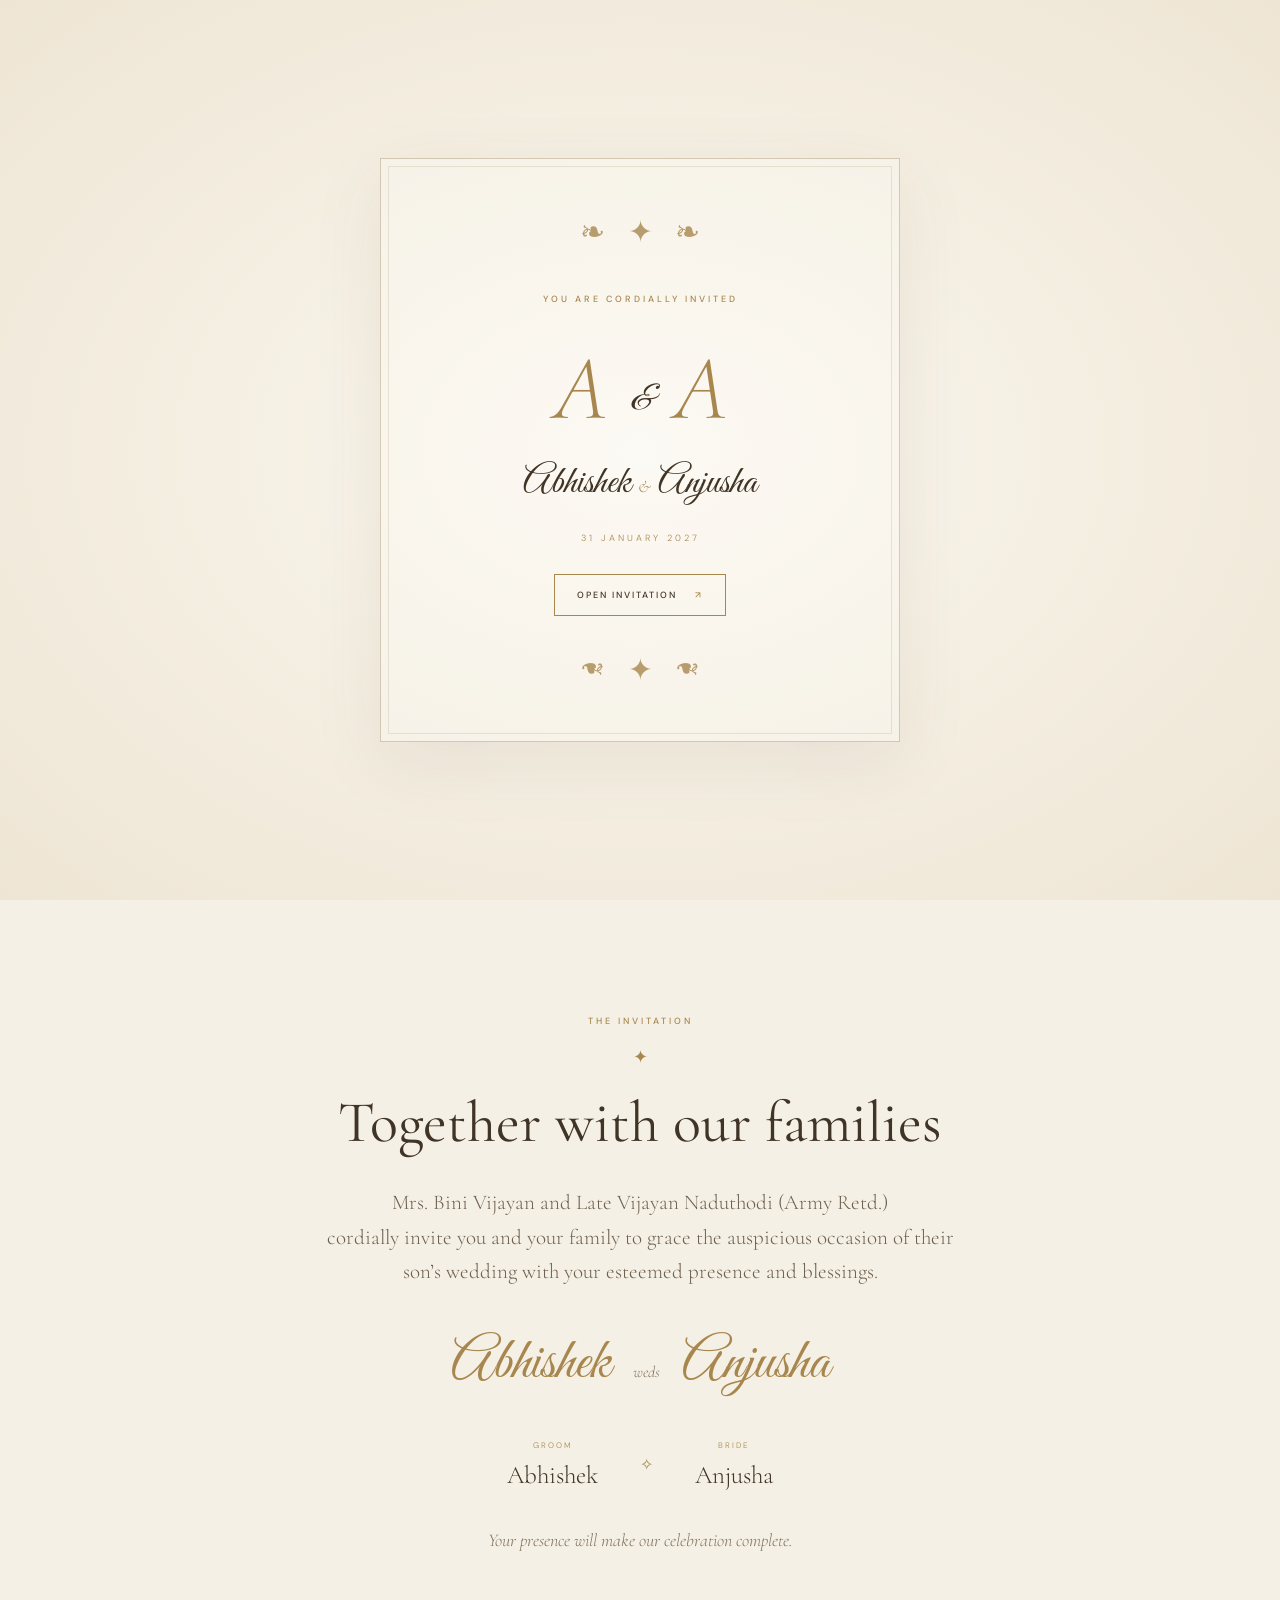
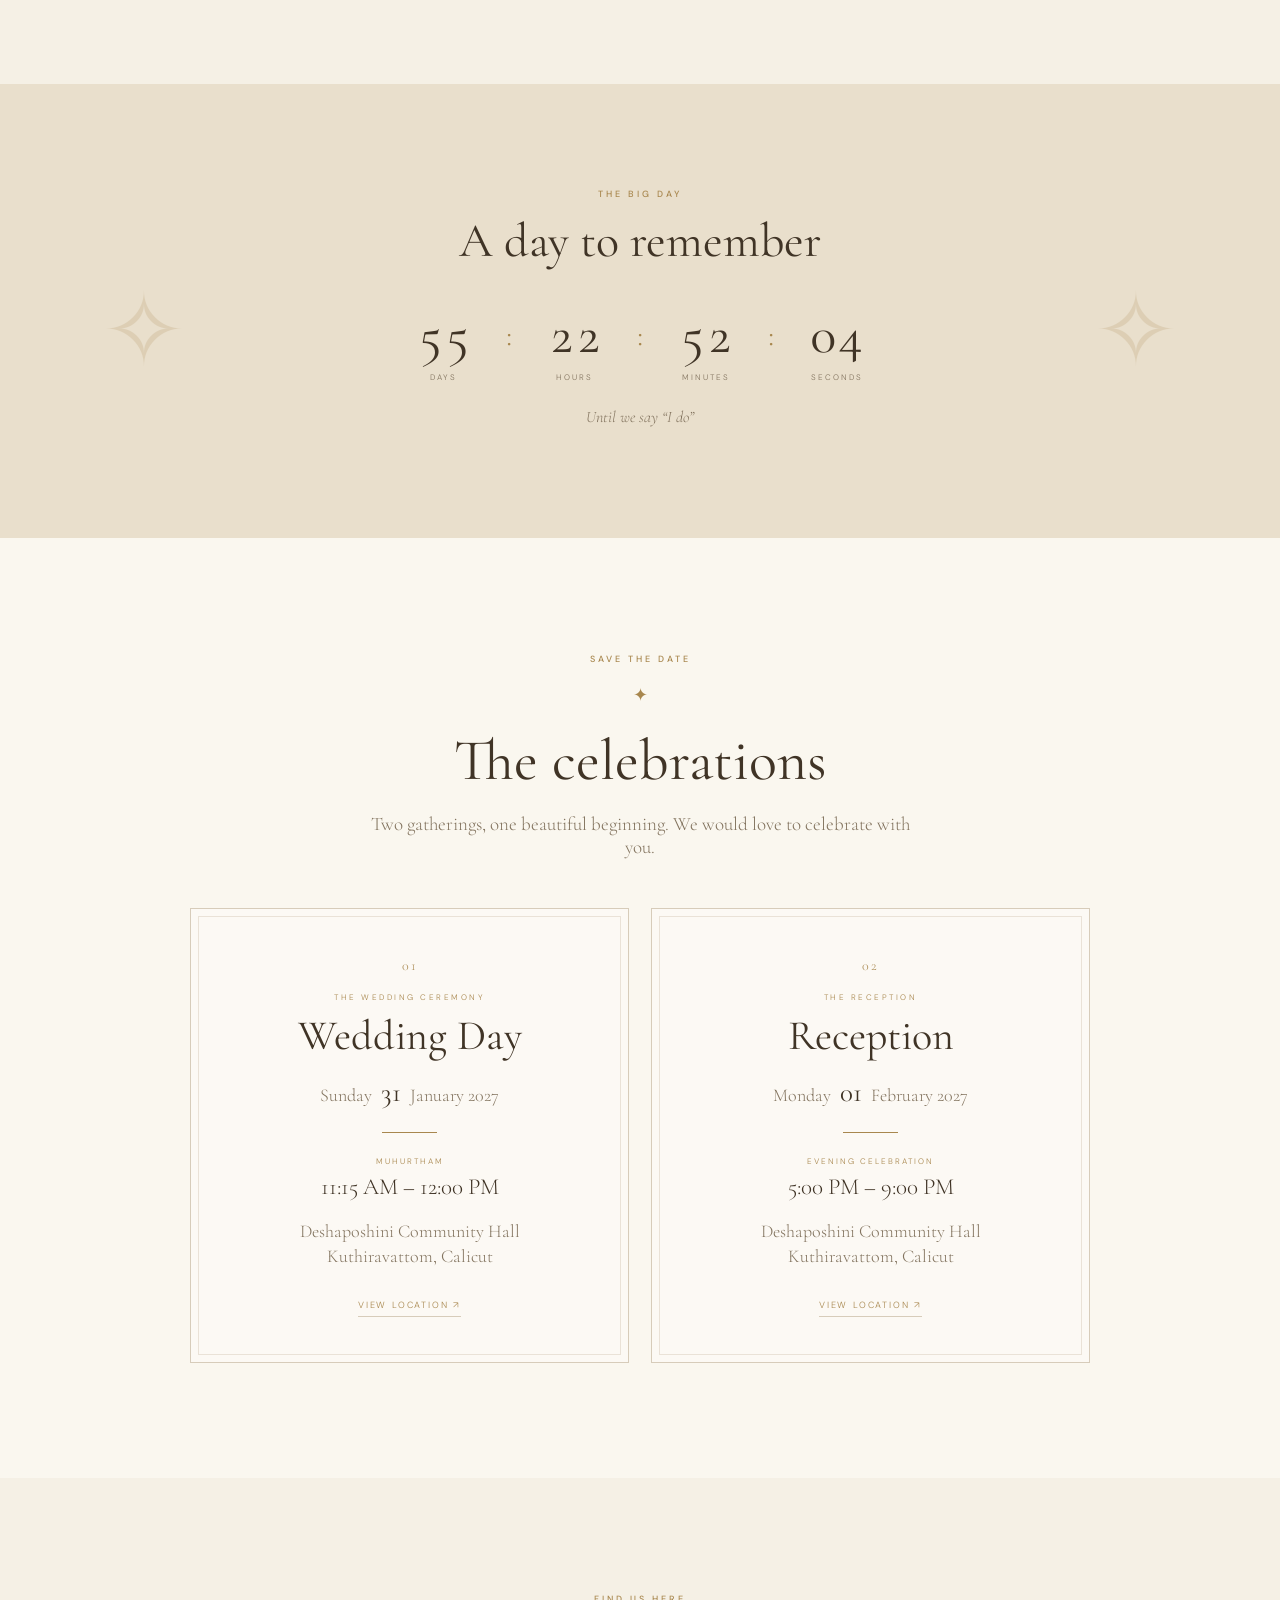
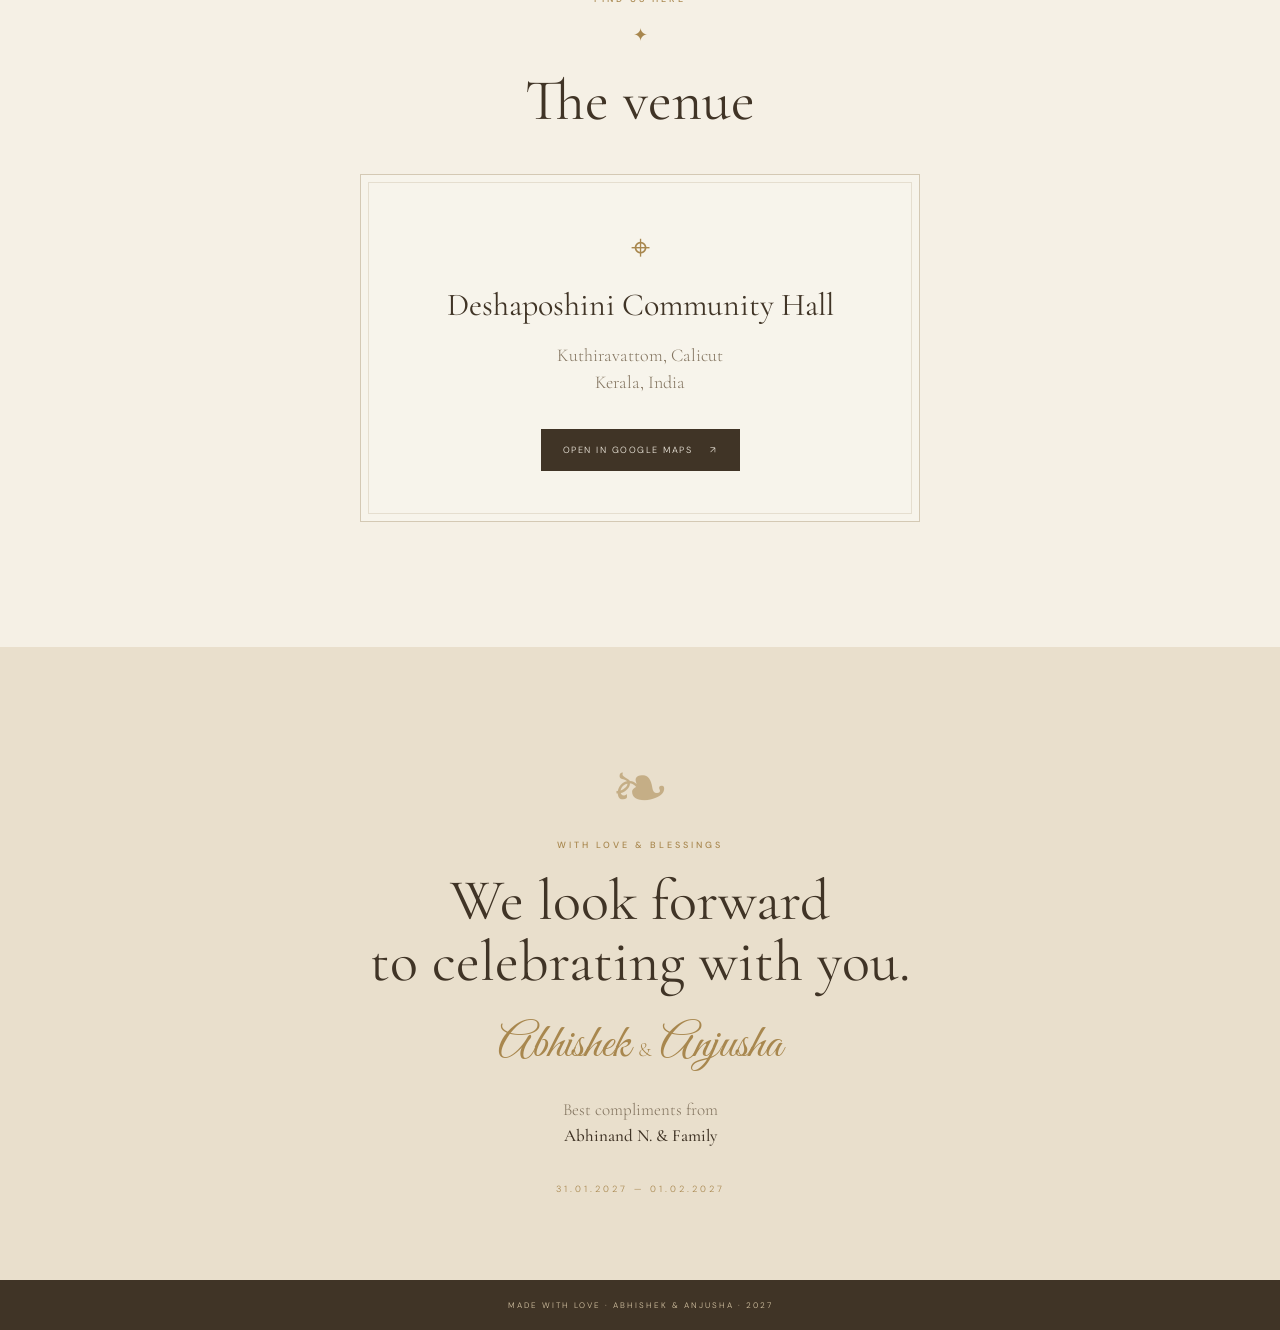
==== index.html @ cc511dd3 "Uploaded files 4 files" ====
<!doctype html>
<html lang="en">
<head>
  <meta charset="utf-8">
  <meta name="viewport" content="width=device-width, initial-scale=1">
  <meta name="theme-color" content="#f5f0e5">
  <meta name="description" content="The wedding celebration of Abhishek and Anjusha — 31 January 2027, Kozhikode.">
  <title>Abhishek & Anjusha — Wedding Invitation</title>
  <link rel="preconnect" href="https://fonts.googleapis.com">
  <link rel="preconnect" href="https://fonts.gstatic.com" crossorigin>
  <link href="https://fonts.googleapis.com/css2?family=Cormorant+Garamond:wght@400;500;600;700&family=DM+Sans:wght@300;400;500;600&family=Great+Vibes&display=swap" rel="stylesheet">
  <link rel="stylesheet" href="styles.css">
</head>
<body>
  <div class="grain" aria-hidden="true"></div>
  <div class="welcome-screen" id="welcome">
    <div class="welcome-card">
      <div class="welcome-wreath">❧ &nbsp; ✦ &nbsp; ❧</div>
      <p class="eyebrow">YOU ARE CORDIALLY INVITED</p>
      <div class="welcome-monogram">A <span>&</span> A</div>
      <p class="welcome-names">Abhishek <i>&</i> Anjusha</p>
      <p class="welcome-date">31 JANUARY 2027</p>
      <button class="open-invite" id="openInvite">OPEN INVITATION <span>↗</span></button>
      <div class="welcome-wreath bottom">❧ &nbsp; ✦ &nbsp; ❧</div>
    </div>
  </div>
  <header class="topbar">
    <a class="brand" href="#home" aria-label="Abhishek and Anjusha home">A <span>✦</span> A</a>
    <button class="menu-toggle" aria-label="Open navigation" aria-expanded="false">☰</button>
    <nav class="nav">
      <a href="#story">The Invitation</a>
      <a href="#events">Celebrations</a>
      <a href="#venue">The Venue</a>
    </nav>
  </header>

  <main>
    <section class="hero" id="home">
      <div class="hero-ornament ornament-left">❧</div>
      <div class="hero-ornament ornament-right">❧</div>
      <p class="eyebrow reveal">A NEW CHAPTER BEGINS</p>
      <div class="monogram reveal" aria-label="A and A monogram">
        <span class="monogram-a">A</span><span class="monogram-amp">&</span><span class="monogram-a second">A</span>
        <svg viewBox="0 0 300 72" aria-hidden="true"><path d="M8 38 C55 4 90 8 150 36 C210 64 245 68 292 34" /><path d="M30 45 C55 20 72 18 95 27 M270 44 C245 20 228 18 205 27"/></svg>
      </div>
      <p class="eyebrow reveal">WITH THE BLESSINGS OF OUR FAMILIES</p>
      <h1 class="hero-names reveal">Abhishek <em>&</em><br> Anjusha</h1>
      <p class="hero-sub reveal">joyfully invite you to celebrate their wedding</p>
      <div class="hero-date reveal"><span>31</span><i></i><span>JANUARY</span><i></i><span>2027</span></div>
      <button class="scroll-cue reveal" onclick="document.querySelector('#story').scrollIntoView({behavior:'smooth'})">SCROLL TO EXPLORE <span>↓</span></button>
      <div class="hero-bottom">KOZHIKODE · KERALA</div>
    </section>

    <section class="intro section" id="story">
      <div class="section-kicker reveal">THE INVITATION</div>
      <div class="flourish reveal">✦</div>
      <h2 class="section-title reveal">Together with our families</h2>
      <p class="invitation-copy reveal">
        Mrs. Bini Vijayan and Late Vijayan Naduthodi (Army Retd.)<br>
        cordially invite you and your family to grace the auspicious occasion
        of their son’s wedding with your esteemed presence and blessings.
      </p>
      <div class="couple-script reveal">Abhishek <span>weds</span> Anjusha</div>
      <div class="family-details reveal">
        <div><span class="small-label">GROOM</span><p>Abhishek</p></div>
        <div class="family-divider">✧</div>
        <div><span class="small-label">BRIDE</span><p>Anjusha</p></div>
      </div>
      <p class="blessing reveal">Your presence will make our celebration complete.</p>
    </section>

    <section class="countdown-section">
      <div class="countdown-inner">
        <p class="section-kicker reveal">THE BIG DAY</p>
        <h2 class="countdown-heading reveal">A day to remember</h2>
        <div class="countdown" id="countdown" aria-live="polite">
          <div><strong id="days">---</strong><span>DAYS</span></div>
          <i>:</i><div><strong id="hours">--</strong><span>HOURS</span></div>
          <i>:</i><div><strong id="minutes">--</strong><span>MINUTES</span></div>
          <i>:</i><div><strong id="seconds">--</strong><span>SECONDS</span></div>
        </div>
        <p class="countdown-note">Until we say “I do”</p>
      </div>
    </section>

    <section class="events section" id="events">
      <div class="section-kicker reveal">SAVE THE DATE</div>
      <div class="flourish reveal">✦</div>
      <h2 class="section-title reveal">The celebrations</h2>
      <p class="section-intro reveal">Two gatherings, one beautiful beginning. We would love to celebrate with you.</p>
      <div class="event-grid">
        <article class="event-card reveal">
          <div class="event-number">01</div>
          <p class="event-type">THE WEDDING CEREMONY</p>
          <h3>Wedding Day</h3>
          <div class="event-date">Sunday <b>31</b> January 2027</div>
          <div class="event-rule"></div>
          <p class="event-time">MUHURTHAM</p>
          <p class="event-time-strong">11:15 AM – 12:00 PM</p>
          <p class="event-place">Deshaposhini Community Hall<br>Kuthiravattom, Calicut</p>
          <a class="text-link" target="_blank" rel="noopener" href="https://www.google.com/maps/search/?api=1&query=Deshaposhini+Community+Hall+Kuthiravattom+Kozhikode">VIEW LOCATION ↗</a>
        </article>
        <article class="event-card reception reveal">
          <div class="event-number">02</div>
          <p class="event-type">THE RECEPTION</p>
          <h3>Reception</h3>
          <div class="event-date">Monday <b>01</b> February 2027</div>
          <div class="event-rule"></div>
          <p class="event-time">EVENING CELEBRATION</p>
          <p class="event-time-strong">5:00 PM – 9:00 PM</p>
          <p class="event-place">Deshaposhini Community Hall<br>Kuthiravattom, Calicut</p>
          <a class="text-link" target="_blank" rel="noopener" href="https://www.google.com/maps/search/?api=1&query=Deshaposhini+Community+Hall+Kuthiravattom+Kozhikode">VIEW LOCATION ↗</a>
        </article>
      </div>
    </section>

    <section class="venue section" id="venue">
      <div class="section-kicker reveal">FIND US HERE</div>
      <div class="flourish reveal">✦</div>
      <h2 class="section-title reveal">The venue</h2>
      <div class="venue-card reveal">
        <div class="venue-emblem">⌖</div>
        <h3>Deshaposhini Community Hall</h3>
        <p>Kuthiravattom, Calicut<br>Kerala, India</p>
        <a class="map-button" target="_blank" rel="noopener" href="https://www.google.com/maps/search/?api=1&query=Deshaposhini+Community+Hall+Kuthiravattom+Kozhikode">OPEN IN GOOGLE MAPS <span>↗</span></a>
      </div>
    </section>

    <section class="closing">
      <div class="closing-ornament">❧</div>
      <p class="section-kicker">WITH LOVE & BLESSINGS</p>
      <h2>We look forward<br>to celebrating with you.</h2>
      <div class="closing-names">Abhishek <span>&</span> Anjusha</div>
      <p class="compliments">Best compliments from<br><strong>Abhinand N. & Family</strong></p>
      <div class="closing-date">31.01.2027 — 01.02.2027</div>
    </section>
  </main>

  <footer>MADE WITH LOVE · ABHISHEK & ANJUSHA · 2027</footer>
  <script src="script.js"></script>
</body>
</html>
---- styles.css ----
:root {
  --paper:#f5f0e5; --paper2:#eee6d5; --ink:#403426; --muted:#82735e;
  --gold:#a8874e; --gold2:#c6aa72; --line:rgba(137,109,62,.32);
}
*{box-sizing:border-box}
html{scroll-behavior:smooth}
body{margin:0;background:var(--paper);color:var(--ink);font-family:"DM Sans",sans-serif;font-weight:300}
.grain{position:fixed;inset:0;pointer-events:none;z-index:10;opacity:.12;background-image:url("data:image/svg+xml,%3Csvg viewBox='0 0 180 180' xmlns='http://www.w3.org/2000/svg'%3E%3Cfilter id='n'%3E%3CfeTurbulence type='fractalNoise' baseFrequency='.9' numOctaves='3' stitchTiles='stitch'/%3E%3C/filter%3E%3Crect width='100%25' height='100%25' filter='url(%23n)' opacity='.22'/%3E%3C/svg%3E")}
.topbar{height:74px;display:flex;align-items:center;justify-content:space-between;padding:0 7%;border-bottom:1px solid var(--line);position:absolute;top:0;left:0;width:100%;z-index:5}
.brand{font-family:"Cormorant Garamond",serif;text-decoration:none;color:var(--ink);font-size:26px;letter-spacing:2px}.brand span{font-size:11px;color:var(--gold);vertical-align:middle;margin:0 4px}
.nav{display:flex;gap:32px}.nav a{color:var(--muted);text-decoration:none;text-transform:uppercase;font-size:10px;letter-spacing:1.5px}.nav a:hover,.text-link:hover{color:var(--gold)}
.menu-toggle{display:none;background:none;border:0;color:var(--ink);font-size:24px}
.hero{min-height:780px;height:100svh;max-height:1000px;position:relative;display:flex;flex-direction:column;align-items:center;justify-content:center;text-align:center;padding:100px 20px 75px;overflow:hidden;background:radial-gradient(ellipse at center,#fbf8f0 0%,var(--paper) 66%,#eee5d4 100%)}
.hero:before,.hero:after{content:"";position:absolute;width:360px;height:360px;border:1px solid var(--line);border-radius:50%;top:50%;transform:translateY(-50%);opacity:.65}
.hero:before{left:-245px}.hero:after{right:-245px}
.hero-ornament{position:absolute;color:var(--gold);font-family:serif;font-size:180px;opacity:.2;top:36%}.ornament-left{left:4%;transform:rotate(-40deg)}.ornament-right{right:4%;transform:scaleX(-1) rotate(-40deg)}
.eyebrow,.section-kicker{font-size:9px;letter-spacing:3px;color:var(--gold);font-weight:500}
.monogram{width:190px;height:165px;position:relative;display:flex;align-items:center;justify-content:center;margin:25px 0 18px;color:var(--gold)}
.monogram-a{font-family:"Cormorant Garamond",serif;font-size:105px;font-style:italic;font-weight:400;line-height:1;position:relative;z-index:1}
.monogram-amp{font-family:"Great Vibes",cursive;font-size:35px;position:absolute;z-index:2;top:65px;left:83px;color:var(--ink)}
.monogram .second{margin-left:-22px}.monogram svg{position:absolute;width:100%;bottom:0;fill:none;stroke:var(--gold);stroke-width:1.1}
.hero-names{font-family:"Cormorant Garamond",serif;font-size:clamp(55px,8vw,94px);font-weight:400;line-height:.9;margin:24px 0 18px;letter-spacing:-2px}
.hero-names em{font-family:"Great Vibes",cursive;color:var(--gold);font-size:.72em;font-weight:400}
.hero-sub{font-family:"Cormorant Garamond",serif;font-size:20px;color:var(--muted);font-style:italic;margin:12px 0 28px}
.hero-date{display:flex;align-items:center;gap:15px;color:var(--gold);font-size:10px;letter-spacing:2px}.hero-date span:first-child{font-family:"Cormorant Garamond",serif;font-size:29px;letter-spacing:0}.hero-date i{height:22px;width:1px;background:var(--line)}
.scroll-cue{position:absolute;bottom:45px;border:0;background:none;color:var(--muted);font-size:8px;letter-spacing:2px;cursor:pointer}.scroll-cue span{display:block;font-size:20px;color:var(--gold);margin-top:7px}
.hero-bottom{position:absolute;bottom:20px;font-size:8px;letter-spacing:3px;color:#a99b84}
.section{text-align:center;padding:115px 22px}
.intro{max-width:850px;margin:auto}.flourish{color:var(--gold);font-size:18px;margin:18px 0}
.section-title{font-family:"Cormorant Garamond",serif;font-size:clamp(38px,5vw,58px);font-weight:400;margin:0 0 28px}
.invitation-copy{font-family:"Cormorant Garamond",serif;font-size:21px;line-height:1.65;color:#6e604e;max-width:650px;margin:0 auto}
.couple-script{font-family:"Great Vibes",cursive;font-size:clamp(38px,6vw,58px);color:var(--gold);margin:38px 0 26px}
.couple-script span{font-family:"Cormorant Garamond",serif;font-size:16px;color:var(--muted);font-style:italic;padding:0 12px}
.family-details{display:flex;justify-content:center;align-items:center;gap:42px;margin:32px 0}.family-details p{font-family:"Cormorant Garamond",serif;font-size:25px;margin:7px 0}
.small-label{font-size:8px;letter-spacing:2px;color:var(--gold)}.family-divider{color:var(--gold)}
.blessing{font-family:"Cormorant Garamond",serif;font-size:18px;font-style:italic;color:var(--muted)}
.countdown-section{padding:95px 20px;background:#e9dfcc;text-align:center;position:relative;overflow:hidden}
.countdown-section:before,.countdown-section:after{content:"✧";position:absolute;color:var(--gold);font-size:100px;opacity:.18;top:40%}.countdown-section:before{left:8%}.countdown-section:after{right:8%}
.countdown-heading{font-family:"Cormorant Garamond",serif;font-size:48px;font-weight:400;margin:12px 0 32px}
.countdown{display:flex;justify-content:center;align-items:center;gap:clamp(12px,3vw,35px)}.countdown div{display:flex;flex-direction:column;min-width:55px}.countdown strong{font-family:"Cormorant Garamond",serif;font-size:clamp(34px,6vw,54px);font-weight:400;color:var(--ink);font-variant-numeric:tabular-nums}.countdown span{font-size:8px;letter-spacing:2px;color:var(--muted);margin-top:5px}.countdown>i{font-family:"Cormorant Garamond",serif;font-size:32px;color:var(--gold);font-style:normal;margin-top:-15px}.countdown-note{font-family:"Cormorant Garamond",serif;font-style:italic;color:var(--muted);margin-top:25px}
.events{background:#faf7ef}.section-intro{font-family:"Cormorant Garamond",serif;color:var(--muted);font-size:19px;margin:-12px auto 50px;max-width:550px}
.event-grid{display:grid;grid-template-columns:repeat(2,minmax(0,1fr));gap:22px;max-width:900px;margin:auto}
.event-card{position:relative;padding:48px 25px 45px;border:1px solid var(--line);background:rgba(255,255,255,.28);min-height:430px}
.event-card:before{content:"";position:absolute;inset:7px;border:1px solid rgba(137,109,62,.16);pointer-events:none}
.event-number{font-family:"Cormorant Garamond",serif;font-size:14px;color:var(--gold);letter-spacing:2px}.event-type{font-size:8px;letter-spacing:2.5px;color:var(--gold);margin:18px 0 8px}
.event-card h3{font-family:"Cormorant Garamond",serif;font-size:42px;font-weight:400;margin:0 0 15px}.event-date{font-family:"Cormorant Garamond",serif;color:var(--muted);font-size:18px}.event-date b{font-size:27px;font-weight:400;color:var(--ink);padding:0 5px}
.event-rule{width:55px;height:1px;background:var(--gold);margin:23px auto}.event-time{font-size:8px;letter-spacing:2px;color:var(--gold);margin:0 0 7px}.event-time-strong{font-family:"Cormorant Garamond",serif;font-size:23px;margin:0 0 18px}
.event-place{font-family:"Cormorant Garamond",serif;font-size:18px;line-height:1.4;color:var(--muted)}
.text-link{display:inline-block;margin-top:12px;color:var(--gold);font-size:9px;letter-spacing:1.8px;text-decoration:none;border-bottom:1px solid var(--line);padding-bottom:5px}
.venue{background:var(--paper);padding-bottom:125px}.venue-card{max-width:560px;margin:38px auto 0;padding:50px 20px;border:1px solid var(--line);position:relative;background:rgba(255,255,255,.22)}.venue-card:before{content:"";position:absolute;inset:7px;border:1px solid rgba(137,109,62,.16)}
.venue-emblem{font-size:34px;color:var(--gold)}.venue-card h3{font-family:"Cormorant Garamond",serif;font-size:32px;font-weight:400;margin:15px 0 8px}.venue-card p{font-family:"Cormorant Garamond",serif;font-size:18px;color:var(--muted);line-height:1.5}
.map-button{display:inline-flex;gap:18px;align-items:center;background:var(--ink);color:var(--paper);text-decoration:none;font-size:9px;letter-spacing:1.5px;padding:15px 22px;margin-top:15px;position:relative;z-index:1}.map-button:hover{background:var(--gold)}
.closing{text-align:center;padding:100px 20px 85px;background:#e9dfcc;position:relative;overflow:hidden}.closing-ornament{font-family:serif;color:var(--gold);font-size:70px;opacity:.55;margin-bottom:10px}
.closing h2{font-family:"Cormorant Garamond",serif;font-size:clamp(38px,5vw,58px);font-weight:400;line-height:1.05;margin:20px 0}
.closing-names{font-family:"Great Vibes",cursive;color:var(--gold);font-size:48px;margin:22px 0}.closing-names span{font-family:"Cormorant Garamond",serif;font-size:20px}
.compliments{font-family:"Cormorant Garamond",serif;color:var(--muted);font-size:17px;line-height:1.5}.compliments strong{color:var(--ink);font-weight:500}
.closing-date{font-size:9px;letter-spacing:3px;color:var(--gold);margin-top:35px}
footer{text-align:center;background:#403426;color:#d8c7a6;padding:20px;font-size:8px;letter-spacing:2px}
.reveal{opacity:0;transform:translateY(18px);transition:opacity .8s ease,transform .8s ease}.reveal.visible{opacity:1;transform:translateY(0)}
@media(max-width:650px){
 .topbar{height:62px;padding:0 6%}.menu-toggle{display:block}.nav{display:none;position:absolute;top:61px;left:0;width:100%;background:var(--paper);padding:22px;flex-direction:column;gap:20px;border-bottom:1px solid var(--line)}.nav.open{display:flex}
 .hero{min-height:720px}.hero-ornament{font-size:100px;top:40%}.ornament-left{left:-8%}.ornament-right{right:-8%}
 .monogram{transform:scale(.85);margin:15px 0 5px}.hero-names{font-size:clamp(52px,15vw,76px)}
 .section{padding:85px 20px}.invitation-copy{font-size:19px}.family-details{gap:22px}
 .countdown-section{padding:75px 10px}.countdown-section:before{left:-20px}.countdown-section:after{right:-20px}
 .countdown{gap:9px}.countdown div{min-width:48px}.countdown strong{font-size:35px}.countdown span{font-size:7px;letter-spacing:1px}.countdown>i{font-size:22px}
 .event-grid{grid-template-columns:1fr;max-width:430px}.event-card{min-height:405px;padding:40px 18px}.event-card h3{font-size:38px}
 .venue-card{padding:42px 14px}.venue-card h3{font-size:28px}
}
@media(prefers-reduced-motion:reduce){html{scroll-behavior:auto}.reveal{transition:none;opacity:1;transform:none}}

/* Invitation-cover opening screen */
.welcome-screen{position:fixed;inset:0;z-index:30;background:radial-gradient(ellipse at center,#fbf8f0 0%,#eee5d4 100%);display:grid;place-items:center;padding:22px;transition:opacity .85s ease,visibility .85s ease}
.welcome-screen.dismissed{opacity:0;visibility:hidden;pointer-events:none}
.welcome-card{width:min(520px,100%);min-height:570px;border:1px solid var(--line);outline:1px solid rgba(137,109,62,.15);outline-offset:-9px;display:flex;flex-direction:column;align-items:center;justify-content:center;text-align:center;padding:55px 24px;position:relative;background:rgba(255,255,255,.22);box-shadow:0 20px 70px rgba(74,55,28,.08)}
.welcome-wreath{font-family:serif;font-size:30px;color:var(--gold);opacity:.8;margin-bottom:35px}
.welcome-wreath.bottom{margin:35px 0 0;transform:rotate(180deg)}
.welcome-monogram{font-family:"Cormorant Garamond",serif;font-size:92px;font-style:italic;color:var(--gold);line-height:1.1;margin:24px 0 8px}
.welcome-monogram span{font-family:"Great Vibes",cursive;font-size:35px;color:var(--ink);vertical-align:middle}
.welcome-names{font-family:"Great Vibes",cursive;font-size:39px;color:var(--ink);margin:12px 0}
.welcome-names i{font-family:"Cormorant Garamond",serif;font-size:17px;color:var(--gold)}
.welcome-date{font-size:9px;letter-spacing:3px;color:var(--gold);margin:12px 0 30px}
.open-invite{border:1px solid var(--gold);background:transparent;color:var(--ink);padding:14px 22px;font:500 9px "DM Sans",sans-serif;letter-spacing:2px;cursor:pointer;transition:background .25s,color .25s}
.open-invite span{margin-left:14px;color:var(--gold)}.open-invite:hover{background:var(--ink);color:var(--paper)}
@media(max-width:520px){.welcome-card{min-height:520px}.welcome-monogram{font-size:80px}.welcome-names{font-size:34px}}
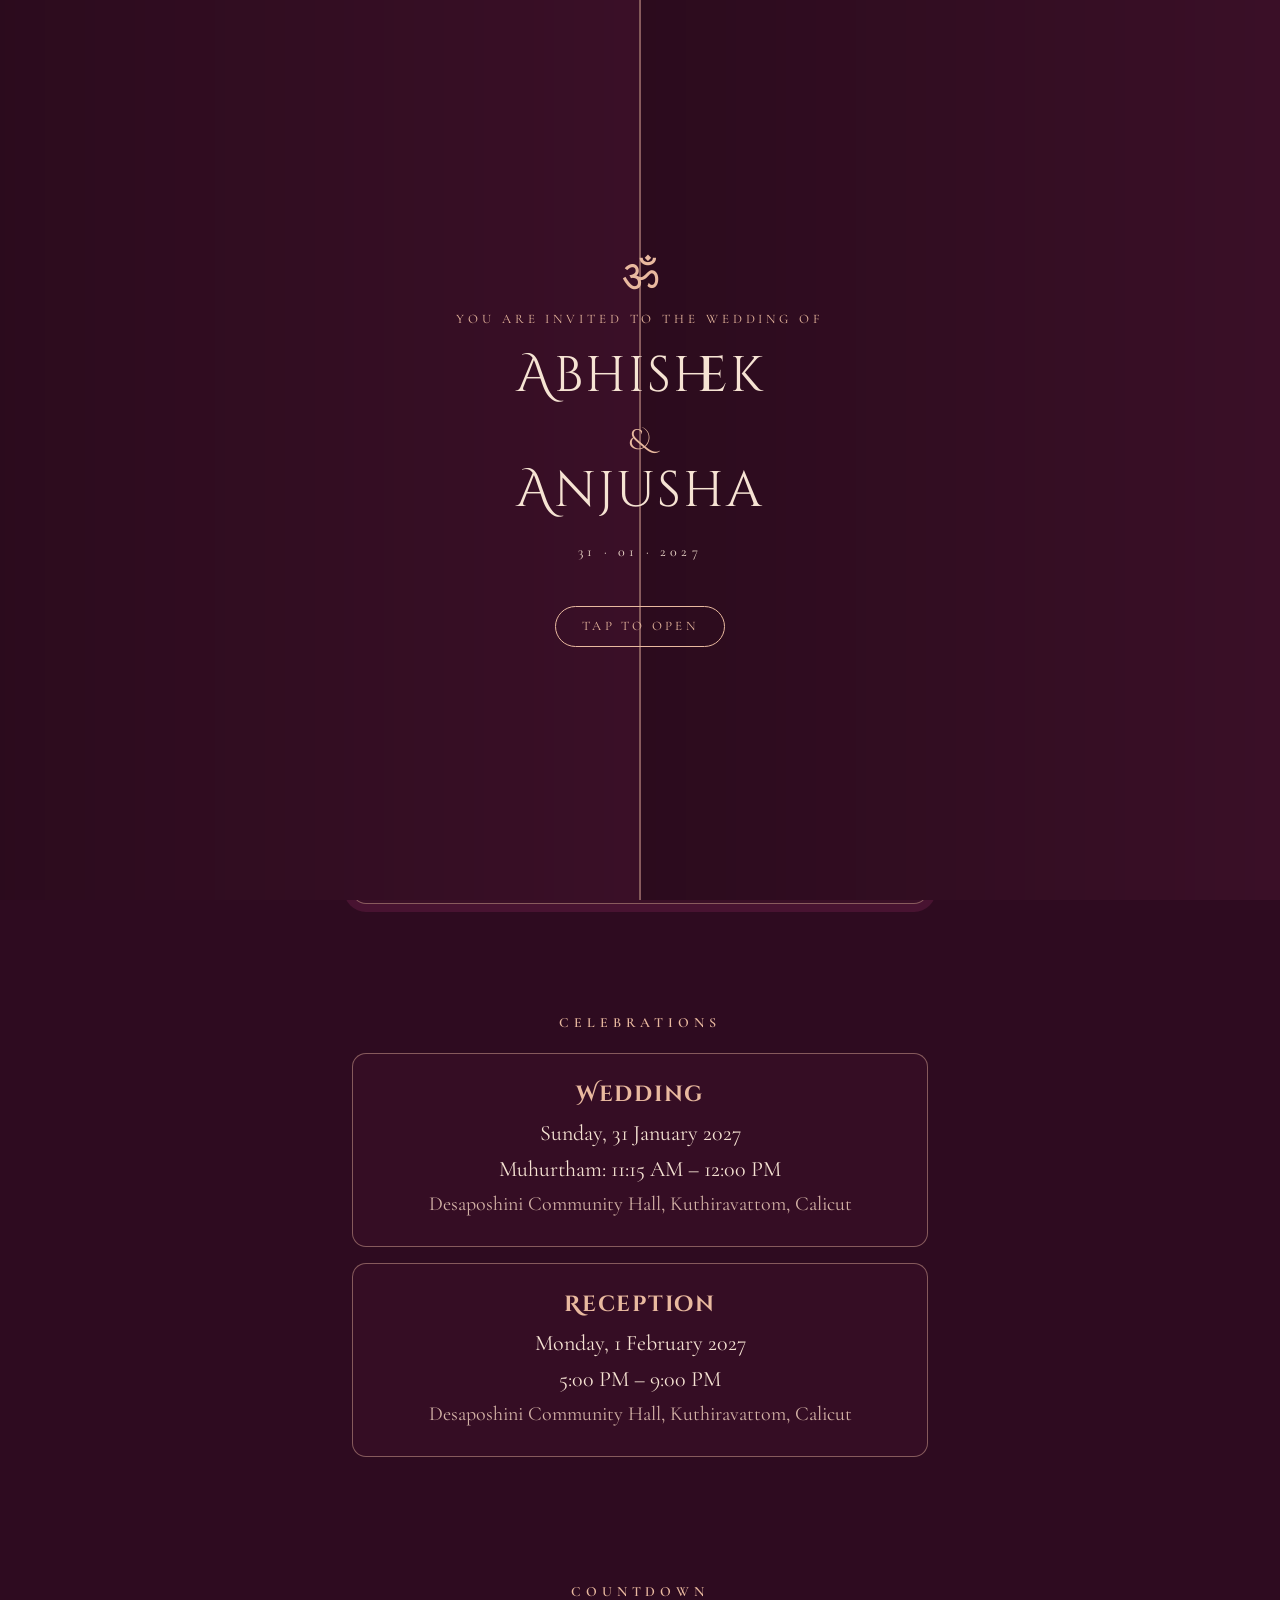
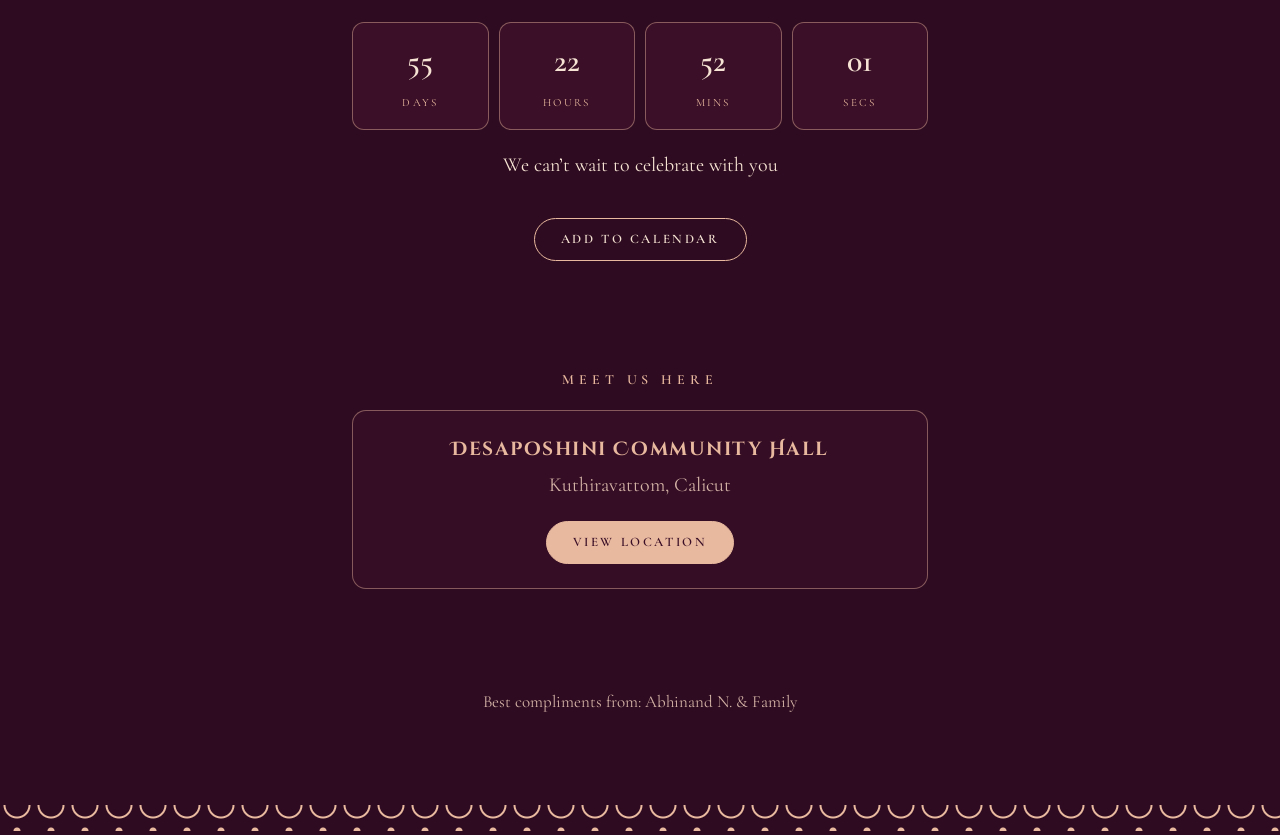
==== commit 437f8075: "Rename abhishek-weds-anjusha.html to index.html" ====
--- a/index.html
+++ b/index.html
@@ -1,142 +1,173 @@
-<!doctype html>
+<!DOCTYPE html>
 <html lang="en">
 <head>
-  <meta charset="utf-8">
-  <meta name="viewport" content="width=device-width, initial-scale=1">
-  <meta name="theme-color" content="#f5f0e5">
-  <meta name="description" content="The wedding celebration of Abhishek and Anjusha — 31 January 2027, Kozhikode.">
-  <title>Abhishek & Anjusha — Wedding Invitation</title>
-  <link rel="preconnect" href="https://fonts.googleapis.com">
-  <link rel="preconnect" href="https://fonts.gstatic.com" crossorigin>
-  <link href="https://fonts.googleapis.com/css2?family=Cormorant+Garamond:wght@400;500;600;700&family=DM+Sans:wght@300;400;500;600&family=Great+Vibes&display=swap" rel="stylesheet">
-  <link rel="stylesheet" href="styles.css">
+<meta charset="utf-8">
+<meta name="viewport" content="width=device-width, initial-scale=1, viewport-fit=cover">
+<meta name="theme-color" content="#3a0f27">
+<title>Abhishek &amp; Anjusha Wedding</title>
+<link href="https://fonts.googleapis.com/css2?family=Cormorant+Garamond:ital,wght@0,400;0,600;1,400&family=Cinzel+Decorative:wght@400;700&display=swap" rel="stylesheet">
+<style>
+:root{--bg:#2e0b20;--panel:#3a0f27;--pat:#5b1a3d;--ink:#f6e3d3;--rose:#e9b99f;--muted:#d3b2a6;--line:rgba(233,185,159,.45);color-scheme:dark;box-sizing:border-box;padding-top:env(safe-area-inset-top,0px);padding-bottom:env(safe-area-inset-bottom,0px)}
+*{box-sizing:border-box}
+html{scroll-behavior:smooth}
+body{margin:0;background:var(--bg);color:var(--ink);font-family:'Cormorant Garamond',Georgia,serif;font-size:20px;line-height:1.5;text-align:center;overflow-x:hidden}
+body.lock{overflow:hidden;height:100%}
+.disp{font-family:'Cinzel Decorative',Georgia,serif;letter-spacing:.04em}
+.edge{height:30px;background:
+radial-gradient(circle at 50% 100%,transparent 11px,var(--rose) 12px,var(--rose) 13px,transparent 14px) 0 0/34px 30px repeat-x,
+radial-gradient(circle at 50% 0,var(--rose) 3px,transparent 4px) 0 4px/34px 30px repeat-x}
+section{max-width:620px;margin:0 auto;padding:54px 22px}
+.arch{background:var(--panel);border:1px solid var(--line);border-radius:260px 260px 14px 14px;padding:70px 22px 40px;box-shadow:0 0 0 8px rgba(91,26,61,.6)}
+h2{font-size:14px;letter-spacing:.35em;text-transform:uppercase;color:var(--rose);font-weight:600;margin:0 0 20px}
+.rule{height:1px;background:var(--line);margin:22px auto;max-width:340px}
+.names{font-size:clamp(34px,10vw,56px);line-height:1.15;margin:6px 0;color:var(--ink)}
+.amp{font-size:28px;color:var(--rose)}
+.small{font-size:16px;color:var(--muted);font-style:italic}
+.date{display:flex;align-items:center;justify-content:center;gap:16px;margin:10px 0}
+.date b{font-size:64px;line-height:1;color:var(--ink)}
+.date span{font-size:15px;letter-spacing:.25em;border-top:1px solid var(--line);border-bottom:1px solid var(--line);padding:6px 10px;color:var(--rose)}
+.card{border:1px solid var(--line);border-radius:14px;padding:24px 18px;margin-bottom:16px;background:rgba(58,15,39,.7)}
+.card h3{margin:0 0 6px;font-size:22px;color:var(--rose);font-weight:600;letter-spacing:.08em}
+.card p{margin:3px 0;color:var(--muted)}
+.card .big{color:var(--ink);font-size:22px}
+.cd{display:grid;grid-template-columns:repeat(4,1fr);gap:10px}
+.cd div{border:1px solid var(--line);border-radius:12px;padding:14px 2px;background:var(--panel)}
+.cd b{display:block;font-size:32px;color:var(--ink);font-weight:600}
+.cd span{font-size:11px;letter-spacing:.2em;color:var(--rose)}
+.btn{display:inline-block;margin-top:18px;border:1px solid var(--rose);color:var(--ink);padding:11px 26px;border-radius:30px;text-decoration:none;letter-spacing:.2em;font-size:13px;font-weight:600;background:transparent;font-family:inherit;cursor:pointer}
+.btn.fill{background:var(--rose);color:#3a0f27}
+.hero{min-height:100svh;display:flex;flex-direction:column;justify-content:center}
+.hero .arch{margin-top:10px}
+.om{font-size:44px;color:var(--rose);line-height:1}
+.rv{opacity:0;transform:translateY(34px);transition:opacity 1s ease,transform 1s ease}
+.rv.in{opacity:1;transform:none}
+footer{padding:30px 22px 90px;color:var(--muted);font-size:17px}
+/* cover doors */
+#cover{position:fixed;inset:0;z-index:60;display:flex;pointer-events:auto}
+.door{flex:1;background:var(--panel) linear-gradient(90deg,rgba(0,0,0,.25),transparent);transition:transform 1.6s cubic-bezier(.7,0,.2,1);border-right:1px solid var(--line)}
+.door.r{border-right:0;border-left:1px solid var(--line)}
+#cover.open .door:first-child{transform:translateX(-101%)}
+#cover.open .door.r{transform:translateX(101%)}
+#cover.open .cc{opacity:0;transform:scale(.9)}
+.cc{position:absolute;inset:0;display:flex;flex-direction:column;align-items:center;justify-content:center;padding:24px;cursor:pointer;transition:all .6s ease}
+.cc .names{font-size:clamp(32px,9vw,50px)}
+.tap{margin-top:30px;border:1px solid var(--rose);padding:10px 26px;border-radius:30px;letter-spacing:.25em;font-size:13px;color:var(--rose);animation:pulse 2s infinite}
+@keyframes pulse{50%{opacity:.45}}
+#cover.gone{display:none}
+/* petals */
+#petals{position:fixed;inset:0;pointer-events:none;z-index:40;overflow:hidden}
+.p{position:absolute;top:-30px;width:10px;height:14px;background:var(--rose);border-radius:100% 0 100% 0;opacity:.7;animation:fall linear infinite}
+@keyframes fall{to{transform:translate(var(--dx),110vh) rotate(540deg)}}
+#mus{position:fixed;right:14px;bottom:calc(14px + env(safe-area-inset-bottom,0px));z-index:70;width:46px;height:46px;border-radius:50%;border:1px solid var(--rose);background:var(--panel);color:var(--rose);font-size:20px;cursor:pointer;display:none}
+@media (prefers-reduced-motion:reduce){.p{display:none}.rv{transition:none;opacity:1;transform:none}}
+</style>
 </head>
-<body>
-  <div class="grain" aria-hidden="true"></div>
-  <div class="welcome-screen" id="welcome">
-    <div class="welcome-card">
-      <div class="welcome-wreath">❧ &nbsp; ✦ &nbsp; ❧</div>
-      <p class="eyebrow">YOU ARE CORDIALLY INVITED</p>
-      <div class="welcome-monogram">A <span>&</span> A</div>
-      <p class="welcome-names">Abhishek <i>&</i> Anjusha</p>
-      <p class="welcome-date">31 JANUARY 2027</p>
-      <button class="open-invite" id="openInvite">OPEN INVITATION <span>↗</span></button>
-      <div class="welcome-wreath bottom">❧ &nbsp; ✦ &nbsp; ❧</div>
-    </div>
+<body class="lock">
+
+<div id="cover">
+  <div class="door"></div><div class="door r"></div>
+  <div class="cc" onclick="openInvite()">
+    <div class="om">ॐ</div>
+    <p style="letter-spacing:.3em;font-size:13px;color:var(--rose)">YOU ARE INVITED TO THE WEDDING OF</p>
+    <div class="names disp">Abhishek<br><span class="amp">&amp;</span><br>Anjusha</div>
+    <p style="letter-spacing:.3em;font-size:14px">31 · 01 · 2027</p>
+    <div class="tap">TAP TO OPEN</div>
   </div>
-  <header class="topbar">
-    <a class="brand" href="#home" aria-label="Abhishek and Anjusha home">A <span>✦</span> A</a>
-    <button class="menu-toggle" aria-label="Open navigation" aria-expanded="false">☰</button>
-    <nav class="nav">
-      <a href="#story">The Invitation</a>
-      <a href="#events">Celebrations</a>
-      <a href="#venue">The Venue</a>
-    </nav>
-  </header>
+</div>
 
-  <main>
-    <section class="hero" id="home">
-      <div class="hero-ornament ornament-left">❧</div>
-      <div class="hero-ornament ornament-right">❧</div>
-      <p class="eyebrow reveal">A NEW CHAPTER BEGINS</p>
-      <div class="monogram reveal" aria-label="A and A monogram">
-        <span class="monogram-a">A</span><span class="monogram-amp">&</span><span class="monogram-a second">A</span>
-        <svg viewBox="0 0 300 72" aria-hidden="true"><path d="M8 38 C55 4 90 8 150 36 C210 64 245 68 292 34" /><path d="M30 45 C55 20 72 18 95 27 M270 44 C245 20 228 18 205 27"/></svg>
-      </div>
-      <p class="eyebrow reveal">WITH THE BLESSINGS OF OUR FAMILIES</p>
-      <h1 class="hero-names reveal">Abhishek <em>&</em><br> Anjusha</h1>
-      <p class="hero-sub reveal">joyfully invite you to celebrate their wedding</p>
-      <div class="hero-date reveal"><span>31</span><i></i><span>JANUARY</span><i></i><span>2027</span></div>
-      <button class="scroll-cue reveal" onclick="document.querySelector('#story').scrollIntoView({behavior:'smooth'})">SCROLL TO EXPLORE <span>↓</span></button>
-      <div class="hero-bottom">KOZHIKODE · KERALA</div>
-    </section>
+<div id="petals"></div>
+<audio id="song" loop preload="none" src="song.mp3"></audio>
+<button id="mus" aria-label="Toggle music" onclick="toggleMusic()">♪</button>
 
-    <section class="intro section" id="story">
-      <div class="section-kicker reveal">THE INVITATION</div>
-      <div class="flourish reveal">✦</div>
-      <h2 class="section-title reveal">Together with our families</h2>
-      <p class="invitation-copy reveal">
-        Mrs. Bini Vijayan and Late Vijayan Naduthodi (Army Retd.)<br>
-        cordially invite you and your family to grace the auspicious occasion
-        of their son’s wedding with your esteemed presence and blessings.
-      </p>
-      <div class="couple-script reveal">Abhishek <span>weds</span> Anjusha</div>
-      <div class="family-details reveal">
-        <div><span class="small-label">GROOM</span><p>Abhishek</p></div>
-        <div class="family-divider">✧</div>
-        <div><span class="small-label">BRIDE</span><p>Anjusha</p></div>
-      </div>
-      <p class="blessing reveal">Your presence will make our celebration complete.</p>
-    </section>
+<div class="edge"></div>
 
-    <section class="countdown-section">
-      <div class="countdown-inner">
-        <p class="section-kicker reveal">THE BIG DAY</p>
-        <h2 class="countdown-heading reveal">A day to remember</h2>
-        <div class="countdown" id="countdown" aria-live="polite">
-          <div><strong id="days">---</strong><span>DAYS</span></div>
-          <i>:</i><div><strong id="hours">--</strong><span>HOURS</span></div>
-          <i>:</i><div><strong id="minutes">--</strong><span>MINUTES</span></div>
-          <i>:</i><div><strong id="seconds">--</strong><span>SECONDS</span></div>
-        </div>
-        <p class="countdown-note">Until we say “I do”</p>
-      </div>
-    </section>
+<section class="hero">
+  <div class="arch rv">
+    <div class="om">ॐ</div>
+    <p style="font-size:18px;margin:14px 0 4px"><b>Mrs. Bini Vijayan &amp; Late Vijayan Naduthodi (Army Retd.)</b></p>
+    <p class="small" style="margin:0">“Sreedevi”, Ullelummeethal, Chevayur P.O,<br>Thondayad, Kozhikode · Ph: 9526125061, 9809929618</p>
+    <p style="margin:18px 0">Cordially invite you and your family to grace the auspicious occasion of our son’s wedding with your esteemed presence and blessings.</p>
+    <div class="names disp">Abhishek</div>
+    <div class="amp disp">&amp;</div>
+    <div class="names disp">Anjusha</div>
+    <p style="margin:12px 0 0;font-size:18px">D/o Sanil Kumar K.T. &amp; Sakunthala Sanil</p>
+    <p class="small" style="margin:0">Puthiyottil (H), Kaloor Thottooli, Kottooli P.O</p>
+    <div class="rule"></div>
+    <div style="letter-spacing:.35em;color:var(--rose)">JANUARY</div>
+    <div class="date"><span>SUNDAY</span><b class="disp">31</b><span>11:15 AM</span></div>
+    <div style="letter-spacing:.3em;color:var(--rose)">2027</div>
+  </div>
+</section>
 
-    <section class="events section" id="events">
-      <div class="section-kicker reveal">SAVE THE DATE</div>
-      <div class="flourish reveal">✦</div>
-      <h2 class="section-title reveal">The celebrations</h2>
-      <p class="section-intro reveal">Two gatherings, one beautiful beginning. We would love to celebrate with you.</p>
-      <div class="event-grid">
-        <article class="event-card reveal">
-          <div class="event-number">01</div>
-          <p class="event-type">THE WEDDING CEREMONY</p>
-          <h3>Wedding Day</h3>
-          <div class="event-date">Sunday <b>31</b> January 2027</div>
-          <div class="event-rule"></div>
-          <p class="event-time">MUHURTHAM</p>
-          <p class="event-time-strong">11:15 AM – 12:00 PM</p>
-          <p class="event-place">Deshaposhini Community Hall<br>Kuthiravattom, Calicut</p>
-          <a class="text-link" target="_blank" rel="noopener" href="https://www.google.com/maps/search/?api=1&query=Deshaposhini+Community+Hall+Kuthiravattom+Kozhikode">VIEW LOCATION ↗</a>
-        </article>
-        <article class="event-card reception reveal">
-          <div class="event-number">02</div>
-          <p class="event-type">THE RECEPTION</p>
-          <h3>Reception</h3>
-          <div class="event-date">Monday <b>01</b> February 2027</div>
-          <div class="event-rule"></div>
-          <p class="event-time">EVENING CELEBRATION</p>
-          <p class="event-time-strong">5:00 PM – 9:00 PM</p>
-          <p class="event-place">Deshaposhini Community Hall<br>Kuthiravattom, Calicut</p>
-          <a class="text-link" target="_blank" rel="noopener" href="https://www.google.com/maps/search/?api=1&query=Deshaposhini+Community+Hall+Kuthiravattom+Kozhikode">VIEW LOCATION ↗</a>
-        </article>
-      </div>
-    </section>
+<section>
+  <h2 class="rv">Celebrations</h2>
+  <div class="card rv">
+    <h3 class="disp">Wedding</h3>
+    <p class="big">Sunday, 31 January 2027</p>
+    <p class="big">Muhurtham: 11:15 AM – 12:00 PM</p>
+    <p>Desaposhini Community Hall, Kuthiravattom, Calicut</p>
+  </div>
+  <div class="card rv">
+    <h3 class="disp">Reception</h3>
+    <p class="big">Monday, 1 February 2027</p>
+    <p class="big">5:00 PM – 9:00 PM</p>
+    <p>Desaposhini Community Hall, Kuthiravattom, Calicut</p>
+  </div>
+</section>
 
-    <section class="venue section" id="venue">
-      <div class="section-kicker reveal">FIND US HERE</div>
-      <div class="flourish reveal">✦</div>
-      <h2 class="section-title reveal">The venue</h2>
-      <div class="venue-card reveal">
-        <div class="venue-emblem">⌖</div>
-        <h3>Deshaposhini Community Hall</h3>
-        <p>Kuthiravattom, Calicut<br>Kerala, India</p>
-        <a class="map-button" target="_blank" rel="noopener" href="https://www.google.com/maps/search/?api=1&query=Deshaposhini+Community+Hall+Kuthiravattom+Kozhikode">OPEN IN GOOGLE MAPS <span>↗</span></a>
-      </div>
-    </section>
+<section>
+  <h2 class="rv">Countdown</h2>
+  <div class="cd rv">
+    <div><b id="d">00</b><span>DAYS</span></div>
+    <div><b id="h">00</b><span>HOURS</span></div>
+    <div><b id="m">00</b><span>MINS</span></div>
+    <div><b id="s">00</b><span>SECS</span></div>
+  </div>
+  <p class="rv" style="margin-top:20px">We can’t wait to celebrate with you</p>
+  <a class="btn rv" target="_blank" rel="noopener" href="https://calendar.google.com/calendar/render?action=TEMPLATE&amp;text=Abhishek+%26+Anjusha+Wedding&amp;dates=20270131T054500Z/20270131T063000Z&amp;details=Reception+on+1+Feb+2027,+5-9+PM&amp;location=Desaposhini+Community+Hall,+Kuthiravattom,+Calicut">ADD TO CALENDAR</a>
+</section>
 
-    <section class="closing">
-      <div class="closing-ornament">❧</div>
-      <p class="section-kicker">WITH LOVE & BLESSINGS</p>
-      <h2>We look forward<br>to celebrating with you.</h2>
-      <div class="closing-names">Abhishek <span>&</span> Anjusha</div>
-      <p class="compliments">Best compliments from<br><strong>Abhinand N. & Family</strong></p>
-      <div class="closing-date">31.01.2027 — 01.02.2027</div>
-    </section>
-  </main>
+<section>
+  <h2 class="rv">Meet Us Here</h2>
+  <div class="card rv">
+    <h3 class="disp" style="font-size:19px">Desaposhini Community Hall</h3>
+    <p>Kuthiravattom, Calicut</p>
+    <a class="btn fill" target="_blank" rel="noopener" href="https://www.google.com/maps/search/?api=1&amp;query=Desaposhini+Community+Hall+Kuthiravattom+Calicut">VIEW LOCATION</a>
+  </div>
+</section>
 
-  <footer>MADE WITH LOVE · ABHISHEK & ANJUSHA · 2027</footer>
-  <script src="script.js"></script>
+<footer class="rv">Best compliments from: Abhinand N. &amp; Family</footer>
+<div class="edge" style="transform:scaleY(-1)"></div>
+
+<script>
+var song=document.getElementById('song'),mus=document.getElementById('mus');
+function openInvite(){
+  var c=document.getElementById('cover');
+  c.classList.add('open');document.body.classList.remove('lock');
+  try{var p=song.play();if(p&&p.catch)p.catch(function(){});}catch(e){}
+  setTimeout(function(){c.classList.add('gone');},1700);
+}
+song.addEventListener('canplay',function(){mus.style.display='block';});
+song.addEventListener('error',function(){mus.style.display='none';});
+function toggleMusic(){if(song.paused){song.play();mus.textContent='♪';mus.style.opacity=1;}else{song.pause();mus.style.opacity=.5;}}
+// petals
+var pw=document.getElementById('petals');
+for(var i=0;i<16;i++){var s=document.createElement('span');s.className='p';
+s.style.left=Math.random()*100+'%';s.style.setProperty('--dx',(Math.random()*120-60)+'px');
+s.style.animationDuration=(9+Math.random()*9)+'s';s.style.animationDelay=(-Math.random()*14)+'s';
+s.style.transform='scale('+(.6+Math.random()*.9)+')';pw.appendChild(s);}
+// scroll reveal
+var io=new IntersectionObserver(function(es){es.forEach(function(e){if(e.isIntersecting){e.target.classList.add('in');io.unobserve(e.target);}});},{threshold:.15});
+document.querySelectorAll('.rv').forEach(function(el){io.observe(el);});
+// countdown
+var target=new Date('2027-01-31T11:15:00+05:30').getTime();
+function pad(n){return String(n).padStart(2,'0');}
+function tick(){var t=Math.max(0,target-Date.now());
+document.getElementById('d').textContent=pad(Math.floor(t/864e5));
+document.getElementById('h').textContent=pad(Math.floor(t%864e5/36e5));
+document.getElementById('m').textContent=pad(Math.floor(t%36e5/6e4));
+document.getElementById('s').textContent=pad(Math.floor(t%6e4/1e3));}
+tick();setInterval(tick,1000);
+</script>
 </body>
 </html>
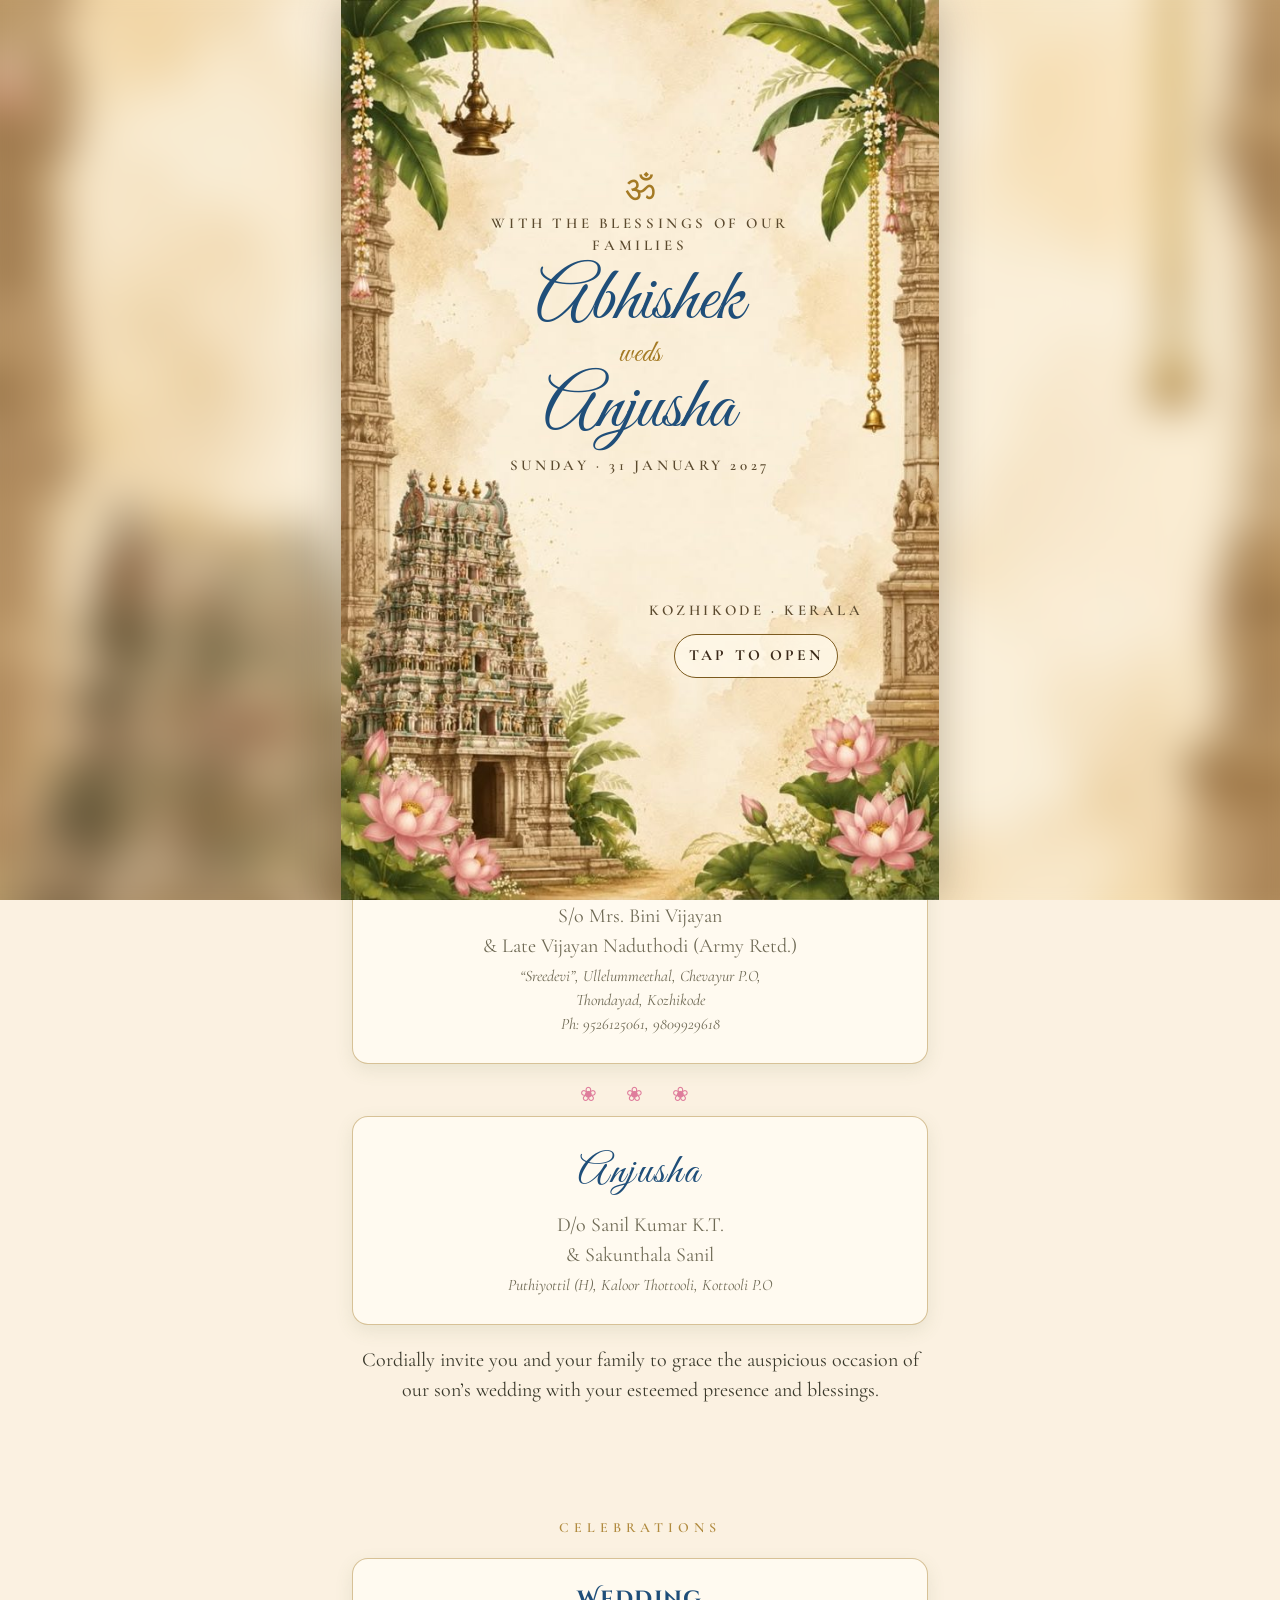
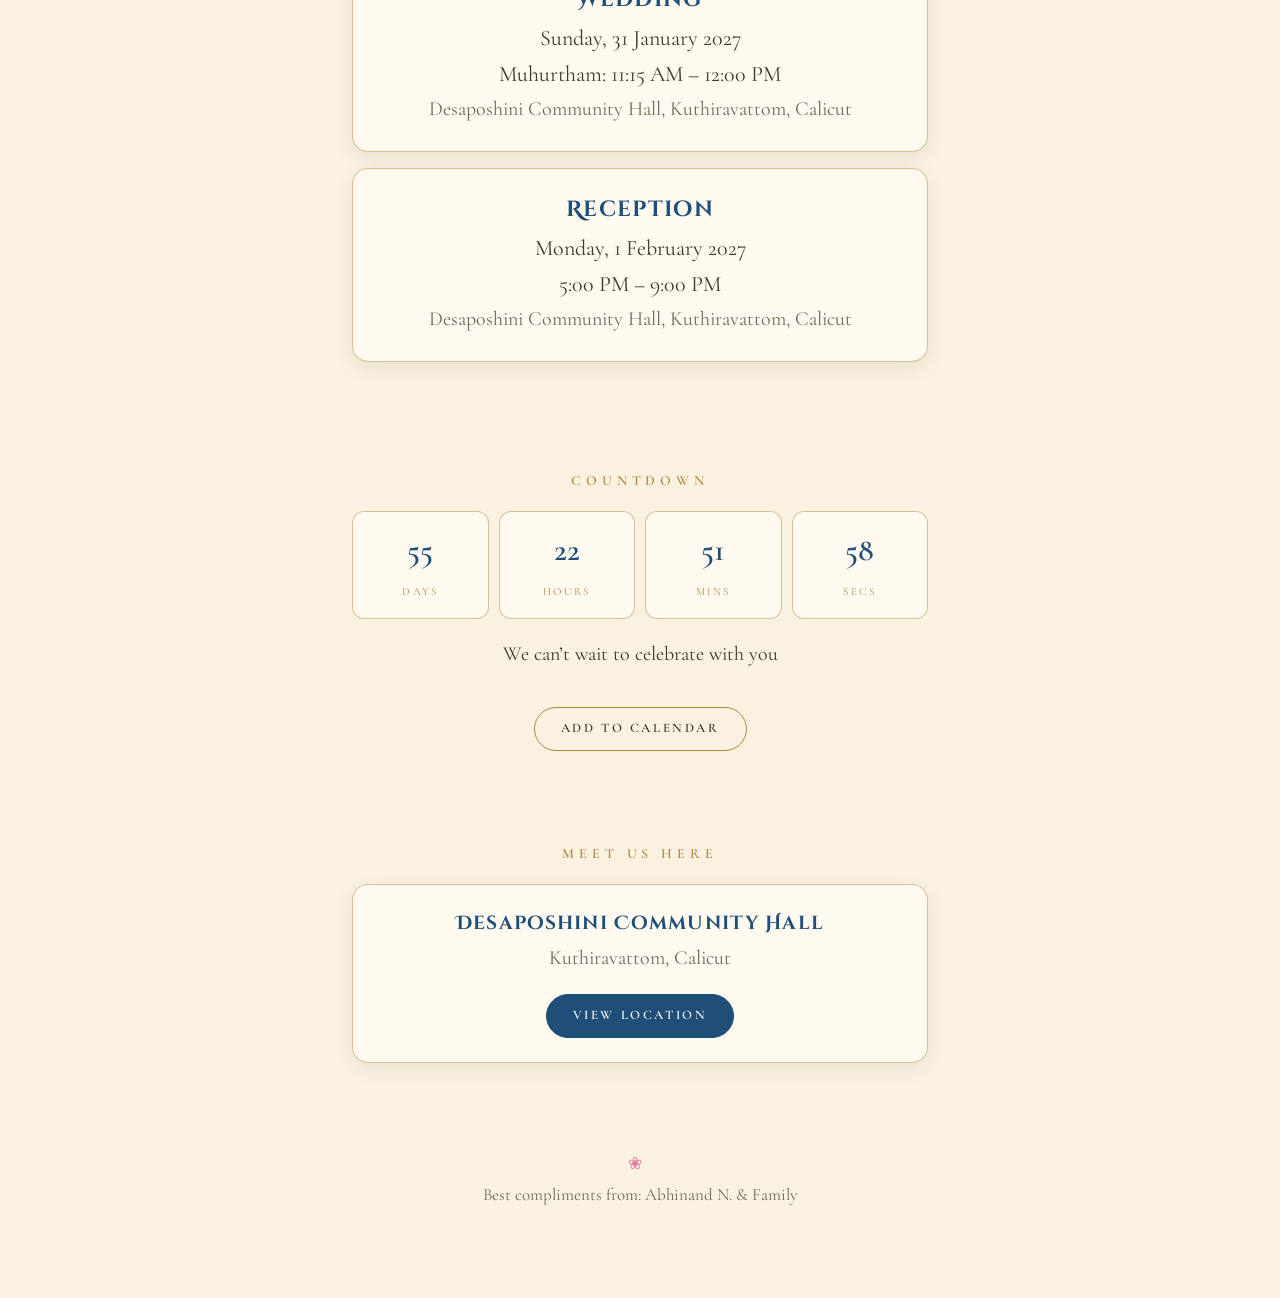
==== commit 63054dbd: "Add files via upload" ====
--- a/index.html
+++ b/index.html
@@ -3,75 +3,93 @@
 <head>
 <meta charset="utf-8">
 <meta name="viewport" content="width=device-width, initial-scale=1, viewport-fit=cover">
-<meta name="theme-color" content="#3a0f27">
+<meta name="theme-color" content="#f8ecd8">
 <title>Abhishek &amp; Anjusha Wedding</title>
-<link href="https://fonts.googleapis.com/css2?family=Cormorant+Garamond:ital,wght@0,400;0,600;1,400&family=Cinzel+Decorative:wght@400;700&display=swap" rel="stylesheet">
+<link href="https://fonts.googleapis.com/css2?family=Cormorant+Garamond:ital,wght@0,400;0,600;1,400&family=Cinzel+Decorative:wght@400;700&family=Great+Vibes&display=swap" rel="stylesheet">
 <style>
-:root{--bg:#2e0b20;--panel:#3a0f27;--pat:#5b1a3d;--ink:#f6e3d3;--rose:#e9b99f;--muted:#d3b2a6;--line:rgba(233,185,159,.45);color-scheme:dark;box-sizing:border-box;padding-top:env(safe-area-inset-top,0px);padding-bottom:env(safe-area-inset-bottom,0px)}
+:root{--bg:#fbf1e1;--card:#fffaf0;--ink:#3b3a2c;--muted:#6f6a55;--gold:#b08a3e;--line:rgba(176,138,62,.5);--blue:#1f4e79;--pink:#df7d9c;--leaf:#5f7a46;color-scheme:light dark;box-sizing:border-box;padding-top:env(safe-area-inset-top,0px);padding-bottom:env(safe-area-inset-bottom,0px)}
+@media (prefers-color-scheme:dark){:root:not([data-theme="light"]){--bg:#1d2318;--card:#283021;--ink:#f4ead6;--muted:#cbc3a6;--gold:#d6b25e;--line:rgba(214,178,94,.5);--blue:#9cc3ea;--pink:#ee9db7}}
+:root[data-theme="dark"]{--bg:#1d2318;--card:#283021;--ink:#f4ead6;--muted:#cbc3a6;--gold:#d6b25e;--line:rgba(214,178,94,.5);--blue:#9cc3ea;--pink:#ee9db7}
 *{box-sizing:border-box}
 html{scroll-behavior:smooth}
 body{margin:0;background:var(--bg);color:var(--ink);font-family:'Cormorant Garamond',Georgia,serif;font-size:20px;line-height:1.5;text-align:center;overflow-x:hidden}
 body.lock{overflow:hidden;height:100%}
-.disp{font-family:'Cinzel Decorative',Georgia,serif;letter-spacing:.04em}
-.edge{height:30px;background:
-radial-gradient(circle at 50% 100%,transparent 11px,var(--rose) 12px,var(--rose) 13px,transparent 14px) 0 0/34px 30px repeat-x,
-radial-gradient(circle at 50% 0,var(--rose) 3px,transparent 4px) 0 4px/34px 30px repeat-x}
-section{max-width:620px;margin:0 auto;padding:54px 22px}
-.arch{background:var(--panel);border:1px solid var(--line);border-radius:260px 260px 14px 14px;padding:70px 22px 40px;box-shadow:0 0 0 8px rgba(91,26,61,.6)}
-h2{font-size:14px;letter-spacing:.35em;text-transform:uppercase;color:var(--rose);font-weight:600;margin:0 0 20px}
-.rule{height:1px;background:var(--line);margin:22px auto;max-width:340px}
-.names{font-size:clamp(34px,10vw,56px);line-height:1.15;margin:6px 0;color:var(--ink)}
-.amp{font-size:28px;color:var(--rose)}
-.small{font-size:16px;color:var(--muted);font-style:italic}
-.date{display:flex;align-items:center;justify-content:center;gap:16px;margin:10px 0}
-.date b{font-size:64px;line-height:1;color:var(--ink)}
-.date span{font-size:15px;letter-spacing:.25em;border-top:1px solid var(--line);border-bottom:1px solid var(--line);padding:6px 10px;color:var(--rose)}
-.card{border:1px solid var(--line);border-radius:14px;padding:24px 18px;margin-bottom:16px;background:rgba(58,15,39,.7)}
-.card h3{margin:0 0 6px;font-size:22px;color:var(--rose);font-weight:600;letter-spacing:.08em}
+.disp{font-family:'Cinzel Decorative',Georgia,serif}
+.script{font-family:'Great Vibes','Brush Script MT',cursive;font-weight:400}
+/* hero card uses the illustration; its own cream is fixed so text colours here are fixed too */
+.hero{max-width:480px;margin:0 auto;position:relative;aspect-ratio:2/3;background:#fbf1e1 url("hero.jpg") center/100% 100% no-repeat;color:#3b3a2c}
+.ht{position:absolute;left:20%;right:20%;top:13%;display:flex;flex-direction:column;align-items:center}
+.ht .om{font-size:min(6vw,26px);color:#b08a3e;line-height:1}
+.ht small{font-size:min(2.5vw,11px);letter-spacing:.22em;margin:4px 0 0;color:#6f6a55}
+.ht .n{font-size:min(12vw,56px);line-height:.95;color:#1f4e79;margin:0}
+.ht .a{font-size:min(5vw,22px);color:#b08a3e;margin:-2px 0}
+.ht .d{margin-top:6px;font-size:min(3.2vw,14px);letter-spacing:.2em;font-weight:600;color:#3b3a2c}
+.ht .t{font-size:min(3.2vw,14px);letter-spacing:.12em;color:#6f6a55;font-style:italic}
+section{max-width:620px;margin:0 auto;padding:46px 22px}
+h2{font-size:14px;letter-spacing:.35em;text-transform:uppercase;color:var(--gold);font-weight:600;margin:0 0 20px}
+.orn{color:var(--pink);letter-spacing:.6em;margin:6px 0}
+.card{background:var(--card);border:1px solid var(--line);border-radius:16px;padding:24px 18px;margin-bottom:16px;box-shadow:0 6px 18px rgba(95,122,70,.12)}
+.card h3{margin:0 0 6px;font-size:22px;color:var(--blue);font-weight:700;letter-spacing:.06em}
 .card p{margin:3px 0;color:var(--muted)}
 .card .big{color:var(--ink);font-size:22px}
+.card .nm{font-size:44px;color:var(--blue);line-height:1.1;margin:0}
+.small{font-size:16px;font-style:italic;color:var(--muted)}
 .cd{display:grid;grid-template-columns:repeat(4,1fr);gap:10px}
-.cd div{border:1px solid var(--line);border-radius:12px;padding:14px 2px;background:var(--panel)}
-.cd b{display:block;font-size:32px;color:var(--ink);font-weight:600}
-.cd span{font-size:11px;letter-spacing:.2em;color:var(--rose)}
-.btn{display:inline-block;margin-top:18px;border:1px solid var(--rose);color:var(--ink);padding:11px 26px;border-radius:30px;text-decoration:none;letter-spacing:.2em;font-size:13px;font-weight:600;background:transparent;font-family:inherit;cursor:pointer}
-.btn.fill{background:var(--rose);color:#3a0f27}
-.hero{min-height:100svh;display:flex;flex-direction:column;justify-content:center}
-.hero .arch{margin-top:10px}
-.om{font-size:44px;color:var(--rose);line-height:1}
+.cd div{border:1px solid var(--line);border-radius:12px;padding:14px 2px;background:var(--card)}
+.cd b{display:block;font-size:32px;color:var(--blue);font-weight:600}
+.cd span{font-size:11px;letter-spacing:.2em;color:var(--gold)}
+.btn{display:inline-block;margin-top:18px;border:1px solid var(--gold);color:var(--ink);padding:11px 26px;border-radius:30px;text-decoration:none;letter-spacing:.2em;font-size:13px;font-weight:600}
+.btn.fill{background:var(--blue);border-color:var(--blue);color:#fff}
 .rv{opacity:0;transform:translateY(34px);transition:opacity 1s ease,transform 1s ease}
 .rv.in{opacity:1;transform:none}
-footer{padding:30px 22px 90px;color:var(--muted);font-size:17px}
-/* cover doors */
-#cover{position:fixed;inset:0;z-index:60;display:flex;pointer-events:auto}
-.door{flex:1;background:var(--panel) linear-gradient(90deg,rgba(0,0,0,.25),transparent);transition:transform 1.6s cubic-bezier(.7,0,.2,1);border-right:1px solid var(--line)}
-.door.r{border-right:0;border-left:1px solid var(--line)}
-#cover.open .door:first-child{transform:translateX(-101%)}
-#cover.open .door.r{transform:translateX(101%)}
-#cover.open .cc{opacity:0;transform:scale(.9)}
-.cc{position:absolute;inset:0;display:flex;flex-direction:column;align-items:center;justify-content:center;padding:24px;cursor:pointer;transition:all .6s ease}
-.cc .names{font-size:clamp(32px,9vw,50px)}
-.tap{margin-top:30px;border:1px solid var(--rose);padding:10px 26px;border-radius:30px;letter-spacing:.25em;font-size:13px;color:var(--rose);animation:pulse 2s infinite}
-@keyframes pulse{50%{opacity:.45}}
+footer{padding:20px 22px 90px;color:var(--muted);font-size:17px}
+#cover{position:fixed;inset:0;z-index:60;overflow:hidden;background:#efe0bf;transition:opacity 1.5s ease,transform 1.8s ease}
+#cover.open{opacity:0;transform:scale(1.12);pointer-events:none}
 #cover.gone{display:none}
-/* petals */
+.bgb{position:absolute;inset:-40px;background:url("cover.jpg") center/cover no-repeat;filter:blur(22px)}
+.frame{position:absolute;inset:0;margin:auto;height:min(100svh,150.6vw);width:min(100vw,66.4svh);background:url("cover.jpg") center/100% 100% no-repeat;container-type:inline-size;animation:zm 16s ease-in-out infinite alternate;box-shadow:0 0 40px rgba(60,40,10,.3)}
+@keyframes zm{from{transform:scale(1)}to{transform:scale(1.035)}}
+#embers{position:absolute;inset:0;z-index:1;pointer-events:none}
+.em{position:absolute;bottom:-10px;border-radius:50%;background:#e0a233;box-shadow:0 0 8px 2px #f2c46a;opacity:0;animation:rise linear infinite}
+@keyframes rise{0%{opacity:0;transform:translate(0,0)}10%{opacity:.9}100%{opacity:0;transform:translate(var(--dx),-105vh)}}
+.cc{position:absolute;inset:0;z-index:2;cursor:pointer;color:#3b2a1a;text-align:center}
+.cc>div{position:absolute;display:flex;flex-direction:column;align-items:center;opacity:0;animation:up 1.6s ease forwards}
+.top{left:22%;right:22%;top:19%}
+.bot{left:50%;right:11%;top:66%;animation-delay:1.2s!important}
+@keyframes up{from{opacity:0;transform:translateY(22px)}to{opacity:1;transform:none}}
+.cc .om{font-size:min(7vw,6cqw);font-size:6cqw;color:#a47a24;line-height:1}
+.cc small{font-size:min(2.6vw,11px);font-size:2.5cqw;letter-spacing:.24em;margin:5px 0;color:#5b4a2e;font-weight:600}
+.cc .names{font-size:min(12vw,50px);font-size:12.5cqw;line-height:1;color:#1f4e79;margin:2px 0}
+.cc .names i{display:block;font-style:normal;font-size:.4em;color:#a47a24;margin:2px 0}
+.tap{margin-top:8px;border:1px solid #7b5a1e;background:rgba(255,250,235,.7);padding:9px 14px;border-radius:30px;letter-spacing:.2em;font-size:min(2.6vw,12px);font-size:2.6cqw;font-weight:700;color:#3b2a1a;animation:glow 2.4s ease-in-out infinite}
+@keyframes glow{50%{box-shadow:0 0 18px rgba(224,162,51,.8)}}
+@media (prefers-reduced-motion:reduce){.em,#embers .p{display:none}.frame{animation:none}}
 #petals{position:fixed;inset:0;pointer-events:none;z-index:40;overflow:hidden}
-.p{position:absolute;top:-30px;width:10px;height:14px;background:var(--rose);border-radius:100% 0 100% 0;opacity:.7;animation:fall linear infinite}
+.p{position:absolute;top:-30px;width:11px;height:15px;background:var(--pink);border-radius:100% 0 100% 0;opacity:.65;animation:fall linear infinite}
+.p.g{background:var(--gold);width:6px;height:6px;border-radius:50%}
 @keyframes fall{to{transform:translate(var(--dx),110vh) rotate(540deg)}}
-#mus{position:fixed;right:14px;bottom:calc(14px + env(safe-area-inset-bottom,0px));z-index:70;width:46px;height:46px;border-radius:50%;border:1px solid var(--rose);background:var(--panel);color:var(--rose);font-size:20px;cursor:pointer;display:none}
+#mus{position:fixed;right:14px;bottom:calc(14px + env(safe-area-inset-bottom,0px));z-index:70;width:46px;height:46px;border-radius:50%;border:1px solid var(--gold);background:var(--card);color:var(--gold);font-size:20px;cursor:pointer;display:none}
 @media (prefers-reduced-motion:reduce){.p{display:none}.rv{transition:none;opacity:1;transform:none}}
 </style>
 </head>
 <body class="lock">
 
 <div id="cover">
-  <div class="door"></div><div class="door r"></div>
-  <div class="cc" onclick="openInvite()">
-    <div class="om">ॐ</div>
-    <p style="letter-spacing:.3em;font-size:13px;color:var(--rose)">YOU ARE INVITED TO THE WEDDING OF</p>
-    <div class="names disp">Abhishek<br><span class="amp">&amp;</span><br>Anjusha</div>
-    <p style="letter-spacing:.3em;font-size:14px">31 · 01 · 2027</p>
-    <div class="tap">TAP TO OPEN</div>
+  <div class="bgb"></div>
+  <div id="embers"></div>
+  <div class="frame">
+    <div class="cc" onclick="openInvite()">
+      <div class="top">
+        <div class="om">ॐ</div>
+        <small>WITH THE BLESSINGS OF OUR FAMILIES</small>
+        <div class="names script">Abhishek<i>weds</i>Anjusha</div>
+        <small>SUNDAY · 31 JANUARY 2027</small>
+      </div>
+      <div class="bot">
+        <small>KOZHIKODE · KERALA</small>
+        <div class="tap">TAP TO OPEN</div>
+      </div>
+    </div>
   </div>
 </div>
 
@@ -79,24 +97,32 @@
 <audio id="song" loop preload="none" src="song.mp3"></audio>
 <button id="mus" aria-label="Toggle music" onclick="toggleMusic()">♪</button>
 
-<div class="edge"></div>
-
-<section class="hero">
-  <div class="arch rv">
+<div class="hero">
+  <div class="ht">
     <div class="om">ॐ</div>
-    <p style="font-size:18px;margin:14px 0 4px"><b>Mrs. Bini Vijayan &amp; Late Vijayan Naduthodi (Army Retd.)</b></p>
-    <p class="small" style="margin:0">“Sreedevi”, Ullelummeethal, Chevayur P.O,<br>Thondayad, Kozhikode · Ph: 9526125061, 9809929618</p>
-    <p style="margin:18px 0">Cordially invite you and your family to grace the auspicious occasion of our son’s wedding with your esteemed presence and blessings.</p>
-    <div class="names disp">Abhishek</div>
-    <div class="amp disp">&amp;</div>
-    <div class="names disp">Anjusha</div>
-    <p style="margin:12px 0 0;font-size:18px">D/o Sanil Kumar K.T. &amp; Sakunthala Sanil</p>
-    <p class="small" style="margin:0">Puthiyottil (H), Kaloor Thottooli, Kottooli P.O</p>
-    <div class="rule"></div>
-    <div style="letter-spacing:.35em;color:var(--rose)">JANUARY</div>
-    <div class="date"><span>SUNDAY</span><b class="disp">31</b><span>11:15 AM</span></div>
-    <div style="letter-spacing:.3em;color:var(--rose)">2027</div>
-  </div>
+    <small>WITH THE BLESSINGS OF OUR FAMILIES</small>
+    <div class="n script">Abhishek</div>
+    <div class="a script">weds</div>
+    <div class="n script">Anjusha</div>
+    <div class="d">SUNDAY · 31 JANUARY 2027</div>
+    <div class="t">Muhurtham 11:15 AM</div>
+  </div>
+</div>
+
+<section>
+  <h2 class="rv">Together with our families</h2>
+  <div class="card rv">
+    <h3 class="script" style="font-size:42px;font-weight:400">Abhishek</h3>
+    <p>S/o Mrs. Bini Vijayan<br>&amp; Late Vijayan Naduthodi (Army Retd.)</p>
+    <p class="small">“Sreedevi”, Ullelummeethal, Chevayur P.O,<br>Thondayad, Kozhikode<br>Ph: 9526125061, 9809929618</p>
+  </div>
+  <div class="orn rv">❀ ❀ ❀</div>
+  <div class="card rv">
+    <h3 class="script" style="font-size:42px;font-weight:400">Anjusha</h3>
+    <p>D/o Sanil Kumar K.T.<br>&amp; Sakunthala Sanil</p>
+    <p class="small">Puthiyottil (H), Kaloor Thottooli, Kottooli P.O</p>
+  </div>
+  <p class="rv">Cordially invite you and your family to grace the auspicious occasion of our son’s wedding with your esteemed presence and blessings.</p>
 </section>
 
 <section>
@@ -136,8 +162,7 @@
   </div>
 </section>
 
-<footer class="rv">Best compliments from: Abhinand N. &amp; Family</footer>
-<div class="edge" style="transform:scaleY(-1)"></div>
+<footer class="rv"><div class="orn">❀</div>Best compliments from: Abhinand N. &amp; Family</footer>
 
 <script>
 var song=document.getElementById('song'),mus=document.getElementById('mus');
@@ -149,17 +174,19 @@
 }
 song.addEventListener('canplay',function(){mus.style.display='block';});
 song.addEventListener('error',function(){mus.style.display='none';});
-function toggleMusic(){if(song.paused){song.play();mus.textContent='♪';mus.style.opacity=1;}else{song.pause();mus.style.opacity=.5;}}
-// petals
+function toggleMusic(){if(song.paused){song.play();mus.style.opacity=1;}else{song.pause();mus.style.opacity=.5;}}
 var pw=document.getElementById('petals');
-for(var i=0;i<16;i++){var s=document.createElement('span');s.className='p';
+for(var i=0;i<18;i++){var s=document.createElement('span');s.className='p'+(i%4==0?' g':'');
 s.style.left=Math.random()*100+'%';s.style.setProperty('--dx',(Math.random()*120-60)+'px');
-s.style.animationDuration=(9+Math.random()*9)+'s';s.style.animationDelay=(-Math.random()*14)+'s';
-s.style.transform='scale('+(.6+Math.random()*.9)+')';pw.appendChild(s);}
-// scroll reveal
+s.style.animationDuration=(9+Math.random()*9)+'s';s.style.animationDelay=(-Math.random()*14)+'s';pw.appendChild(s);}
+var eb=document.getElementById('embers');
+for(var j=0;j<30;j++){var e=document.createElement('span');e.className='em';var z=3+Math.random()*4;
+e.style.cssText='left:'+Math.random()*100+'%;width:'+z+'px;height:'+z+'px;animation-duration:'+(8+Math.random()*10)+'s;animation-delay:'+(-Math.random()*14)+'s;--dx:'+(Math.random()*80-40)+'px';eb.appendChild(e);}
+for(var k=0;k<12;k++){var q=document.createElement('span');q.className='p';
+q.style.left=Math.random()*100+'%';q.style.setProperty('--dx',(Math.random()*120-60)+'px');
+q.style.animationDuration=(9+Math.random()*8)+'s';q.style.animationDelay=(-Math.random()*12)+'s';eb.appendChild(q);}
 var io=new IntersectionObserver(function(es){es.forEach(function(e){if(e.isIntersecting){e.target.classList.add('in');io.unobserve(e.target);}});},{threshold:.15});
 document.querySelectorAll('.rv').forEach(function(el){io.observe(el);});
-// countdown
 var target=new Date('2027-01-31T11:15:00+05:30').getTime();
 function pad(n){return String(n).padStart(2,'0');}
 function tick(){var t=Math.max(0,target-Date.now());
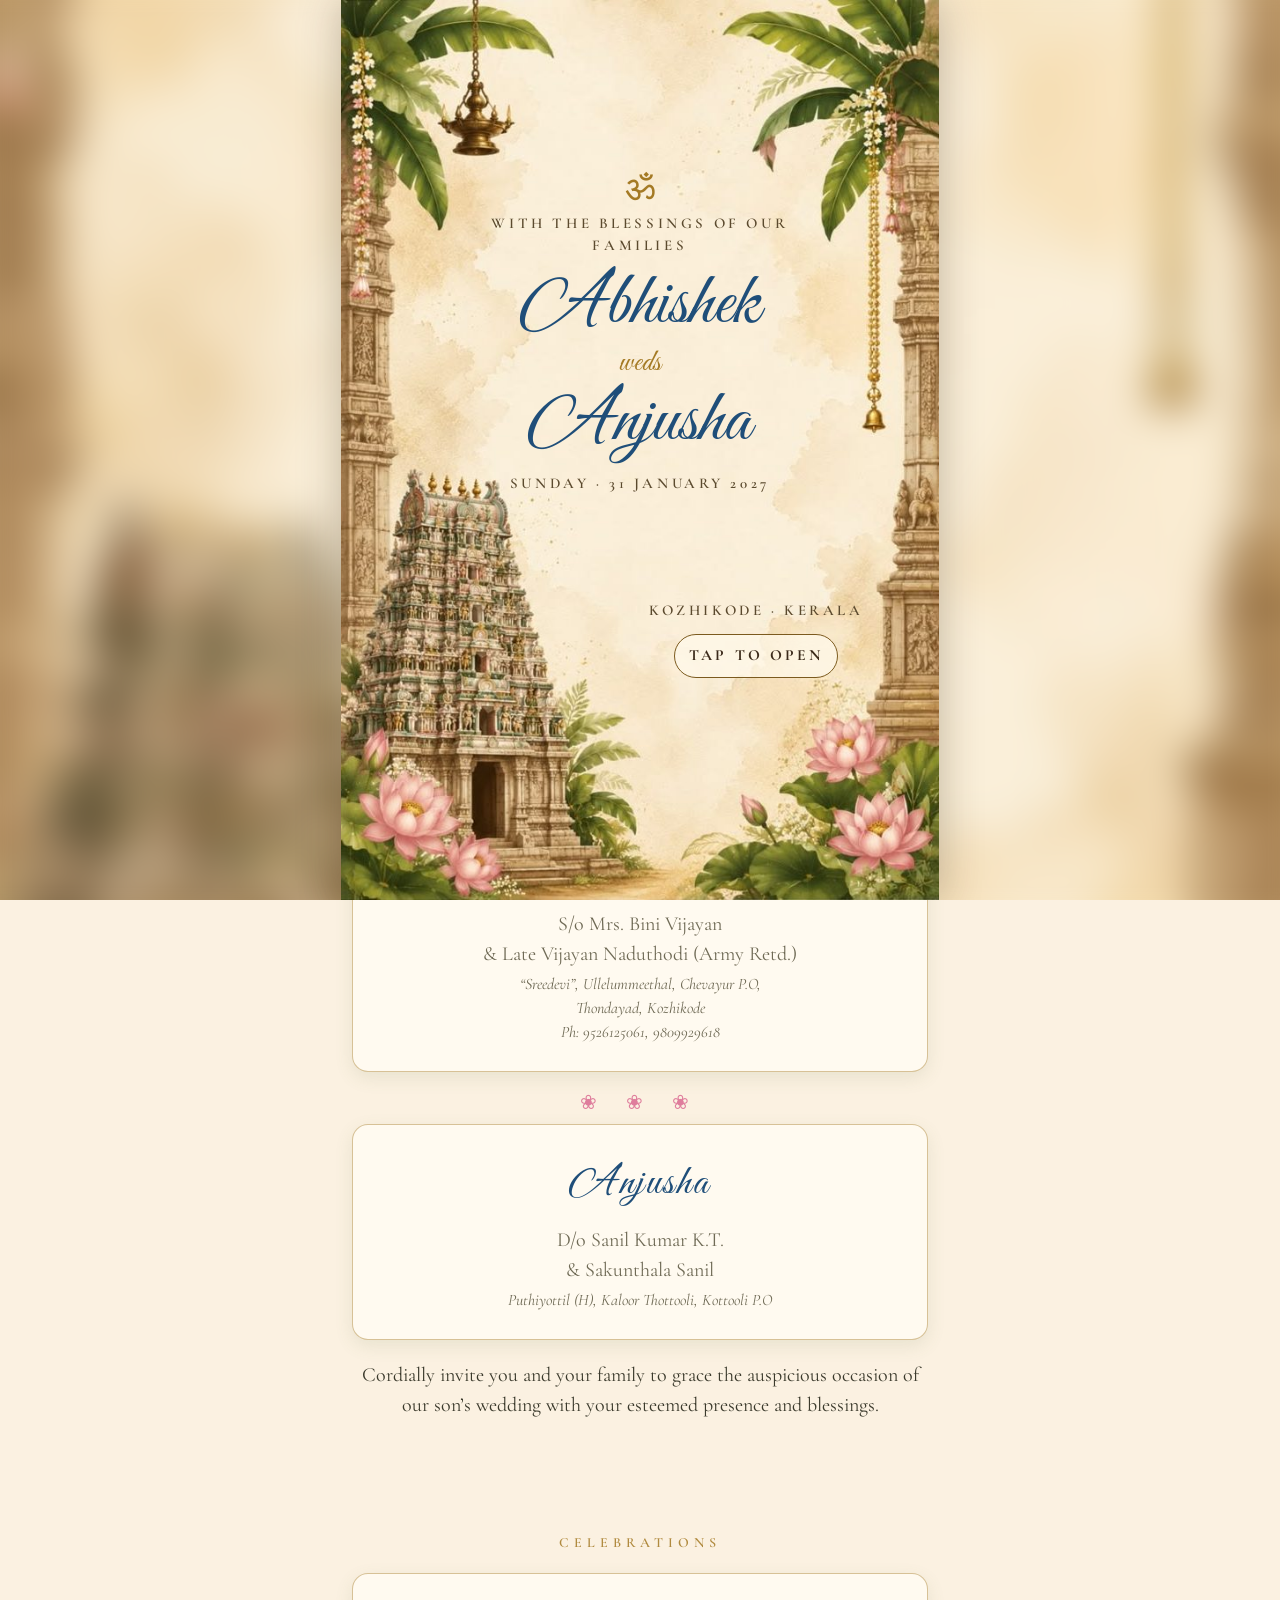
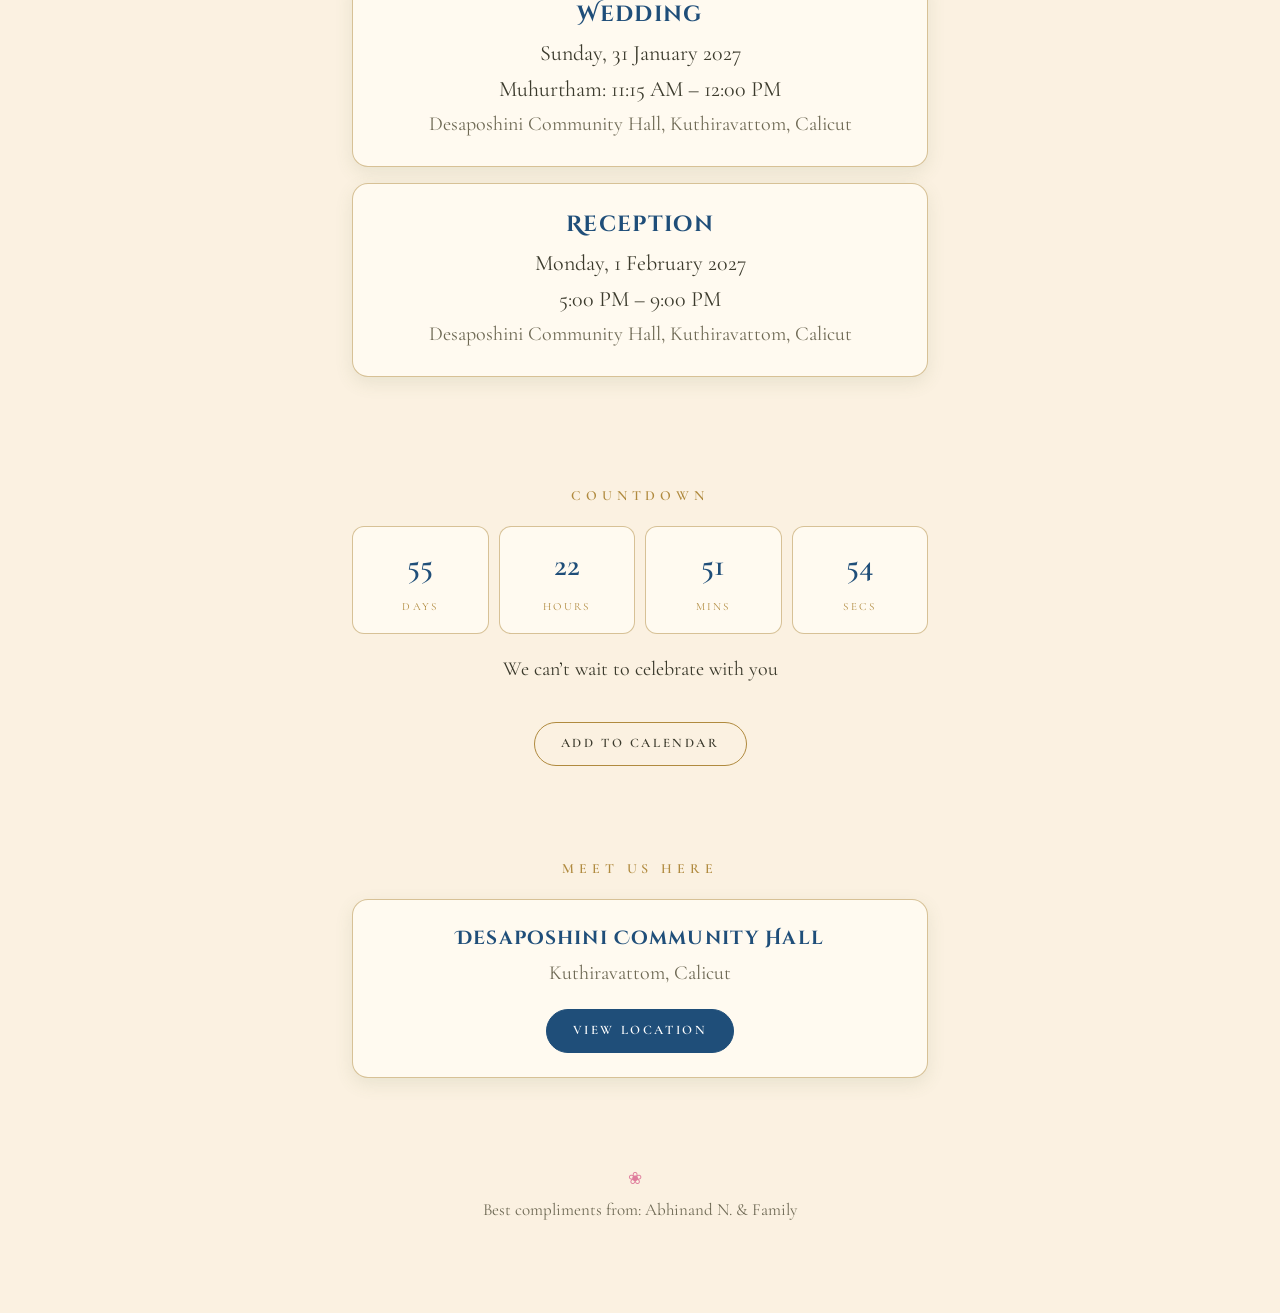
==== commit dd445b51: "Add files via upload" ====
--- a/index.html
+++ b/index.html
@@ -5,19 +5,19 @@
 <meta name="viewport" content="width=device-width, initial-scale=1, viewport-fit=cover">
 <meta name="theme-color" content="#f8ecd8">
 <title>Abhishek &amp; Anjusha Wedding</title>
-<link href="https://fonts.googleapis.com/css2?family=Cormorant+Garamond:ital,wght@0,400;0,600;1,400&family=Cinzel+Decorative:wght@400;700&family=Great+Vibes&display=swap" rel="stylesheet">
+<link href="https://fonts.googleapis.com/css2?family=Cormorant+Garamond:ital,wght@0,400;0,600;1,400&family=Cinzel+Decorative:wght@400;700&family=Great+Vibes&family=Alex+Brush&display=swap" rel="stylesheet">
 <style>
-:root{--bg:#fbf1e1;--card:#fffaf0;--ink:#3b3a2c;--muted:#6f6a55;--gold:#b08a3e;--line:rgba(176,138,62,.5);--blue:#1f4e79;--pink:#df7d9c;--leaf:#5f7a46;color-scheme:light dark;box-sizing:border-box;padding-top:env(safe-area-inset-top,0px);padding-bottom:env(safe-area-inset-bottom,0px)}
-@media (prefers-color-scheme:dark){:root:not([data-theme="light"]){--bg:#1d2318;--card:#283021;--ink:#f4ead6;--muted:#cbc3a6;--gold:#d6b25e;--line:rgba(214,178,94,.5);--blue:#9cc3ea;--pink:#ee9db7}}
-:root[data-theme="dark"]{--bg:#1d2318;--card:#283021;--ink:#f4ead6;--muted:#cbc3a6;--gold:#d6b25e;--line:rgba(214,178,94,.5);--blue:#9cc3ea;--pink:#ee9db7}
+:root{--bg:#fbf1e1;--card:#fffaf0;--ink:#3b3a2c;--muted:#6f6a55;--gold:#b08a3e;--line:rgba(176,138,62,.5);--blue:#1f4e79;--pink:#df7d9c;--leaf:#5f7a46;color-scheme:light;box-sizing:border-box;padding-top:env(safe-area-inset-top,0px);padding-bottom:env(safe-area-inset-bottom,0px)}
 *{box-sizing:border-box}
 html{scroll-behavior:smooth}
 body{margin:0;background:var(--bg);color:var(--ink);font-family:'Cormorant Garamond',Georgia,serif;font-size:20px;line-height:1.5;text-align:center;overflow-x:hidden}
 body.lock{overflow:hidden;height:100%}
 .disp{font-family:'Cinzel Decorative',Georgia,serif}
 .script{font-family:'Great Vibes','Brush Script MT',cursive;font-weight:400}
+.cp{font-family:'Alex Brush','Great Vibes',cursive;font-size:1.12em}
 /* hero card uses the illustration; its own cream is fixed so text colours here are fixed too */
 .hero{max-width:480px;margin:0 auto;position:relative;aspect-ratio:2/3;background:#fbf1e1 url("hero.jpg") center/100% 100% no-repeat;color:#3b3a2c}
+.hero::after{content:"";position:absolute;left:0;right:0;bottom:0;height:48px;background:linear-gradient(transparent,var(--bg))}
 .ht{position:absolute;left:20%;right:20%;top:13%;display:flex;flex-direction:column;align-items:center}
 .ht .om{font-size:min(6vw,26px);color:#b08a3e;line-height:1}
 .ht small{font-size:min(2.5vw,11px);letter-spacing:.22em;margin:4px 0 0;color:#6f6a55}
@@ -47,7 +47,8 @@
 #cover.open{opacity:0;transform:scale(1.12);pointer-events:none}
 #cover.gone{display:none}
 .bgb{position:absolute;inset:-40px;background:url("cover.jpg") center/cover no-repeat;filter:blur(22px)}
-.frame{position:absolute;inset:0;margin:auto;height:min(100svh,150.6vw);width:min(100vw,66.4svh);background:url("cover.jpg") center/100% 100% no-repeat;container-type:inline-size;animation:zm 16s ease-in-out infinite alternate;box-shadow:0 0 40px rgba(60,40,10,.3)}
+.frame{position:absolute;inset:0;background:url("cover.jpg") center/cover no-repeat;container-type:inline-size;animation:zm 16s ease-in-out infinite alternate}
+@media (min-aspect-ratio:2/3){.frame{margin:auto;height:min(100svh,150.6vw);width:min(100vw,66.4svh);background-size:100% 100%;box-shadow:0 0 40px rgba(60,40,10,.3)}}
 @keyframes zm{from{transform:scale(1)}to{transform:scale(1.035)}}
 #embers{position:absolute;inset:0;z-index:1;pointer-events:none}
 .em{position:absolute;bottom:-10px;border-radius:50%;background:#e0a233;box-shadow:0 0 8px 2px #f2c46a;opacity:0;animation:rise linear infinite}
@@ -65,7 +66,7 @@
 @keyframes glow{50%{box-shadow:0 0 18px rgba(224,162,51,.8)}}
 @media (prefers-reduced-motion:reduce){.em,#embers .p{display:none}.frame{animation:none}}
 #petals{position:fixed;inset:0;pointer-events:none;z-index:40;overflow:hidden}
-.p{position:absolute;top:-30px;width:11px;height:15px;background:var(--pink);border-radius:100% 0 100% 0;opacity:.65;animation:fall linear infinite}
+.p{position:absolute;top:-30px;width:11px;height:15px;background:var(--pink);border-radius:100% 0 100% 0;opacity:.5;animation:fall linear infinite}
 .p.g{background:var(--gold);width:6px;height:6px;border-radius:50%}
 @keyframes fall{to{transform:translate(var(--dx),110vh) rotate(540deg)}}
 #mus{position:fixed;right:14px;bottom:calc(14px + env(safe-area-inset-bottom,0px));z-index:70;width:46px;height:46px;border-radius:50%;border:1px solid var(--gold);background:var(--card);color:var(--gold);font-size:20px;cursor:pointer;display:none}
@@ -82,7 +83,7 @@
       <div class="top">
         <div class="om">ॐ</div>
         <small>WITH THE BLESSINGS OF OUR FAMILIES</small>
-        <div class="names script">Abhishek<i>weds</i>Anjusha</div>
+        <div class="names script"><span class="cp">A</span>bhishek<i>weds</i><span class="cp">A</span>njusha</div>
         <small>SUNDAY · 31 JANUARY 2027</small>
       </div>
       <div class="bot">
@@ -101,9 +102,9 @@
   <div class="ht">
     <div class="om">ॐ</div>
     <small>WITH THE BLESSINGS OF OUR FAMILIES</small>
-    <div class="n script">Abhishek</div>
+    <div class="n script"><span class="cp">A</span>bhishek</div>
     <div class="a script">weds</div>
-    <div class="n script">Anjusha</div>
+    <div class="n script"><span class="cp">A</span>njusha</div>
     <div class="d">SUNDAY · 31 JANUARY 2027</div>
     <div class="t">Muhurtham 11:15 AM</div>
   </div>
@@ -112,13 +113,13 @@
 <section>
   <h2 class="rv">Together with our families</h2>
   <div class="card rv">
-    <h3 class="script" style="font-size:42px;font-weight:400">Abhishek</h3>
+    <h3 class="script" style="font-size:42px;font-weight:400"><span class="cp">A</span>bhishek</h3>
     <p>S/o Mrs. Bini Vijayan<br>&amp; Late Vijayan Naduthodi (Army Retd.)</p>
     <p class="small">“Sreedevi”, Ullelummeethal, Chevayur P.O,<br>Thondayad, Kozhikode<br>Ph: 9526125061, 9809929618</p>
   </div>
   <div class="orn rv">❀ ❀ ❀</div>
   <div class="card rv">
-    <h3 class="script" style="font-size:42px;font-weight:400">Anjusha</h3>
+    <h3 class="script" style="font-size:42px;font-weight:400"><span class="cp">A</span>njusha</h3>
     <p>D/o Sanil Kumar K.T.<br>&amp; Sakunthala Sanil</p>
     <p class="small">Puthiyottil (H), Kaloor Thottooli, Kottooli P.O</p>
   </div>
